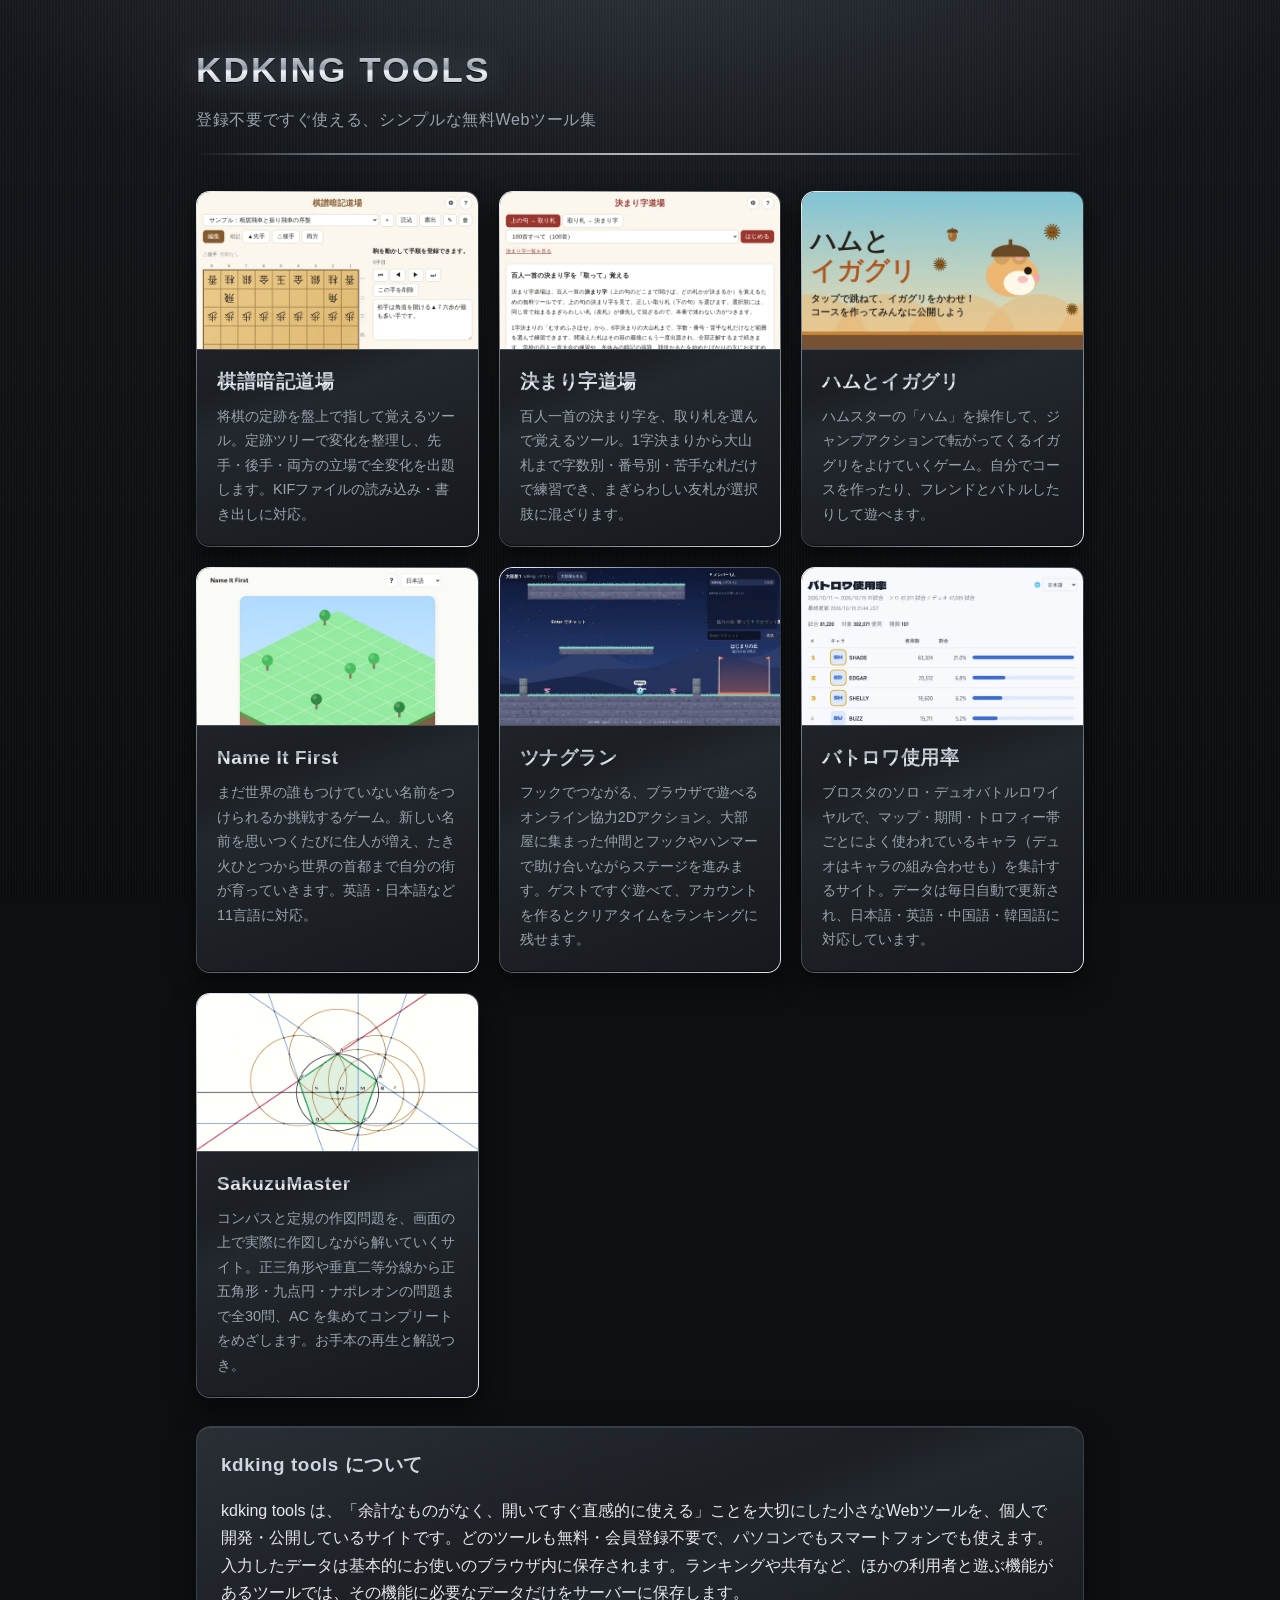
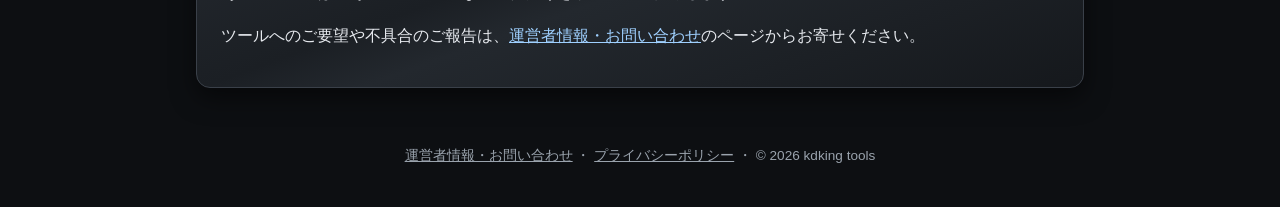
==== index.html @ cee0a2b8 "SakuzuMaster の紹介文を30問に合わせて更新 Co-Authored-By: Claude Opus 5.5 (1M context) <noreply@anthropic.com> Cl" ====
<!doctype html>
<html lang="ja">
<head>
<meta charset="utf-8">
<meta name="viewport" content="width=device-width, initial-scale=1">
<title>kdking tools｜シンプルで使いやすい無料Webツール</title>
<meta name="description" content="kdking tools は、登録不要ですぐ使えるシンプルな無料Webツールを公開している個人サイトです。将棋の定跡暗記ツール「棋譜暗記道場」や百人一首の決まり字暗記ツール「決まり字道場」、名前づけゲーム「Name It First」、オンライン協力アクション「ツナグラン」、ブロスタの統計サイト「バトロワ使用率」、コンパスと定規の作図問題サイト「SakuzuMaster」などを提供しています。">
<link rel="canonical" href="https://kdking-tools.com/">
<meta property="og:type" content="website">
<meta property="og:title" content="kdking tools">
<meta property="og:description" content="登録不要ですぐ使える、シンプルな無料Webツール集。">
<meta property="og:url" content="https://kdking-tools.com/">
<link rel="stylesheet" href="style.css">
<script async src="https://pagead2.googlesyndication.com/pagead/js/adsbygoogle.js?client=ca-pub-5667454303064752"
     crossorigin="anonymous"></script>
</head>
<body>
<header>
  <a class="logo" href="./">kdking tools</a>
  <p>登録不要ですぐ使える、シンプルな無料Webツール集</p>
</header>
<main>
  <ul class="tools">
    <li><a href="https://kifu.kdking-tools.com/">
      <img src="img/kifu.webp" alt="" width="640" height="360" loading="lazy">
      <h2>棋譜暗記道場</h2>
      <p>将棋の定跡を盤上で指して覚えるツール。定跡ツリーで変化を整理し、先手・後手・両方の立場で全変化を出題します。KIFファイルの読み込み・書き出しに対応。</p>
    </a></li>
    <li><a href="https://karuta.kdking-tools.com/">
      <img src="img/karuta.webp" alt="" width="640" height="360" loading="lazy">
      <h2>決まり字道場</h2>
      <p>百人一首の決まり字を、取り札を選んで覚えるツール。1字決まりから大山札まで字数別・番号別・苦手な札だけで練習でき、まぎらわしい友札が選択肢に混ざります。</p>
    </a></li>
    <li><a href="https://hamu.kdking-tools.com/">
      <img src="img/hamu.webp" alt="" width="640" height="360" loading="lazy">
      <h2>ハムとイガグリ</h2>
      <p>ハムスターの「ハム」を操作して、ジャンプアクションで転がってくるイガグリをよけていくゲーム。自分でコースを作ったり、フレンドとバトルしたりして遊べます。</p>
    </a></li>
    <li><a href="https://nameit.kdking-tools.com/">
      <img src="img/nameit.webp" alt="" width="640" height="360" loading="lazy">
      <h2>Name It First</h2>
      <p>まだ世界の誰もつけていない名前をつけられるか挑戦するゲーム。新しい名前を思いつくたびに住人が増え、たき火ひとつから世界の首都まで自分の街が育っていきます。英語・日本語など11言語に対応。</p>
    </a></li>
    <li><a href="https://chainrace.kdking-tools.com/">
      <img src="img/chainrace.webp" alt="" width="640" height="360" loading="lazy">
      <h2>ツナグラン</h2>
      <p>フックでつながる、ブラウザで遊べるオンライン協力2Dアクション。大部屋に集まった仲間とフックやハンマーで助け合いながらステージを進みます。ゲストですぐ遊べて、アカウントを作るとクリアタイムをランキングに残せます。</p>
    </a></li>
    <li><a href="https://brawl.kdking-tools.com/">
      <img src="img/brawl.webp" alt="" width="640" height="360" loading="lazy">
      <h2>バトロワ使用率</h2>
      <p>ブロスタのソロ・デュオバトルロワイヤルで、マップ・期間・トロフィー帯ごとによく使われているキャラ（デュオはキャラの組み合わせも）を集計するサイト。データは毎日自動で更新され、日本語・英語・中国語・韓国語に対応しています。</p>
    </a></li>
    <li><a href="https://sakuzu.kdking-tools.com/">
      <img src="img/sakuzu.webp" alt="" width="640" height="360" loading="lazy">
      <h2>SakuzuMaster</h2>
      <p>コンパスと定規の作図問題を、画面の上で実際に作図しながら解いていくサイト。正三角形や垂直二等分線から正五角形・九点円・ナポレオンの問題まで全30問、AC を集めてコンプリートをめざします。お手本の再生と解説つき。</p>
    </a></li>
  </ul>
  <section class="panel">
    <h2>kdking tools について</h2>
    <p>kdking tools は、「余計なものがなく、開いてすぐ直感的に使える」ことを大切にした小さなWebツールを、個人で開発・公開しているサイトです。どのツールも無料・会員登録不要で、パソコンでもスマートフォンでも使えます。入力したデータは基本的にお使いのブラウザ内に保存されます。ランキングや共有など、ほかの利用者と遊ぶ機能があるツールでは、その機能に必要なデータだけをサーバーに保存します。</p>
    <p>ツールへのご要望や不具合のご報告は、<a href="about.html">運営者情報・お問い合わせ</a>のページからお寄せください。</p>
  </section>
</main>
<footer>
  <a href="about.html">運営者情報・お問い合わせ</a> ・ <a href="privacy.html">プライバシーポリシー</a> ・ © 2026 kdking tools
</footer>
</body>
</html>
---- style.css ----
:root {
  --bg:#0d0f12; --panel:#1a1d22; --text:#e6e9ee; --muted:#9aa3ad; --accent:#cfd6df; --link:#9fd0ff; --border:#3a4049;
  --chrome:linear-gradient(180deg,#ffffff 0%,#d9dee5 22%,#8d96a1 48%,#f2f4f7 52%,#b6bec8 78%,#6f7883 100%);
  --steel:linear-gradient(160deg,#2a2f36 0%,#1b1f24 45%,#23282e 55%,#15181c 100%);
  --edge:linear-gradient(135deg,#f5f7fa 0%,#6c7580 25%,#2c3138 50%,#8e97a2 75%,#e9edf2 100%);
}
* { box-sizing:border-box; }
html { background:var(--bg); }
body {
  margin:0; min-height:100vh; font-family:"Hiragino Sans","Noto Sans JP",sans-serif; color:var(--text); line-height:1.7;
  background:
    radial-gradient(ellipse 80% 50% at 50% -10%, rgba(180,200,225,.18), transparent 70%),
    repeating-linear-gradient(90deg, rgba(255,255,255,.018) 0 1px, transparent 1px 3px),
    linear-gradient(180deg,#14171b 0%,#0b0d10 100%);
  background-attachment:fixed;
}
a { color:var(--link); }
header, main { max-width:920px; margin:0 auto; padding-left:16px; padding-right:16px; }
header { padding-top:40px; padding-bottom:8px; }
header .logo {
  display:inline-block; font-size:2.2rem; font-weight:900; letter-spacing:.06em; text-decoration:none; text-transform:uppercase;
  background:var(--chrome); -webkit-background-clip:text; background-clip:text; color:transparent;
  filter:drop-shadow(0 1px 0 rgba(0,0,0,.9)) drop-shadow(0 0 14px rgba(170,195,225,.25));
}
header p { margin:6px 0 0; color:var(--muted); letter-spacing:.04em; }
header::after {
  content:""; display:block; height:2px; margin-top:20px; border-radius:2px;
  background:linear-gradient(90deg,transparent,#8e97a2 15%,#f5f7fa 50%,#8e97a2 85%,transparent);
  opacity:.7;
}

.tools { display:grid; grid-template-columns:repeat(auto-fill,minmax(260px,1fr)); gap:20px; margin:28px 0; padding:0; list-style:none; }
.tools li { border-radius:14px; padding:1px; background:var(--edge); box-shadow:0 10px 24px rgba(0,0,0,.55); transition:transform .25s, box-shadow .25s; }
.tools li:hover { transform:translateY(-3px); box-shadow:0 16px 32px rgba(0,0,0,.6), 0 0 0 1px rgba(200,220,240,.25), 0 0 24px rgba(160,190,225,.18); }
.tools a {
  position:relative; display:block; height:100%; padding:0 0 20px; overflow:hidden; border-radius:13px;
  background:var(--steel); text-decoration:none; color:var(--text);
  box-shadow:inset 0 1px 0 rgba(255,255,255,.12), inset 0 -1px 0 rgba(0,0,0,.6);
}
.tools a::after {
  content:""; position:absolute; inset:0; pointer-events:none;
  background:linear-gradient(115deg,transparent 35%,rgba(255,255,255,.14) 48%,rgba(255,255,255,.02) 55%,transparent 65%);
  transform:translateX(-100%); transition:transform .7s ease;
}
.tools a:hover::after { transform:translateX(100%); }
.tools img { display:block; width:100%; height:auto; aspect-ratio:16/9; object-fit:cover; border-bottom:1px solid #4a515b; background:#000; filter:saturate(.9) contrast(1.03); }
.tools h2 {
  margin:16px 20px 6px; font-size:1.18rem; letter-spacing:.03em;
  background:var(--chrome); -webkit-background-clip:text; background-clip:text; color:transparent;
}
.tools p { margin:0 20px; font-size:.9rem; color:var(--muted); }

.panel {
  position:relative; border-radius:14px; padding:22px 24px; margin:24px 0;
  background:var(--steel); border:1px solid var(--border);
  box-shadow:inset 0 1px 0 rgba(255,255,255,.1), 0 10px 24px rgba(0,0,0,.5);
}
.panel h2 { font-size:1.18rem; margin-top:0; color:var(--accent); letter-spacing:.03em; }
.panel h2 ~ h2 { margin-top:24px; }
.panel h3 { font-size:1rem; margin:18px 0 4px; color:var(--accent); }
footer { text-align:center; padding:32px 16px 40px; font-size:.85rem; color:var(--muted); }
footer a { color:var(--muted); }
footer a:hover { color:var(--text); }

@media (prefers-reduced-motion:reduce) {
  .tools li, .tools a::after { transition:none; }
}
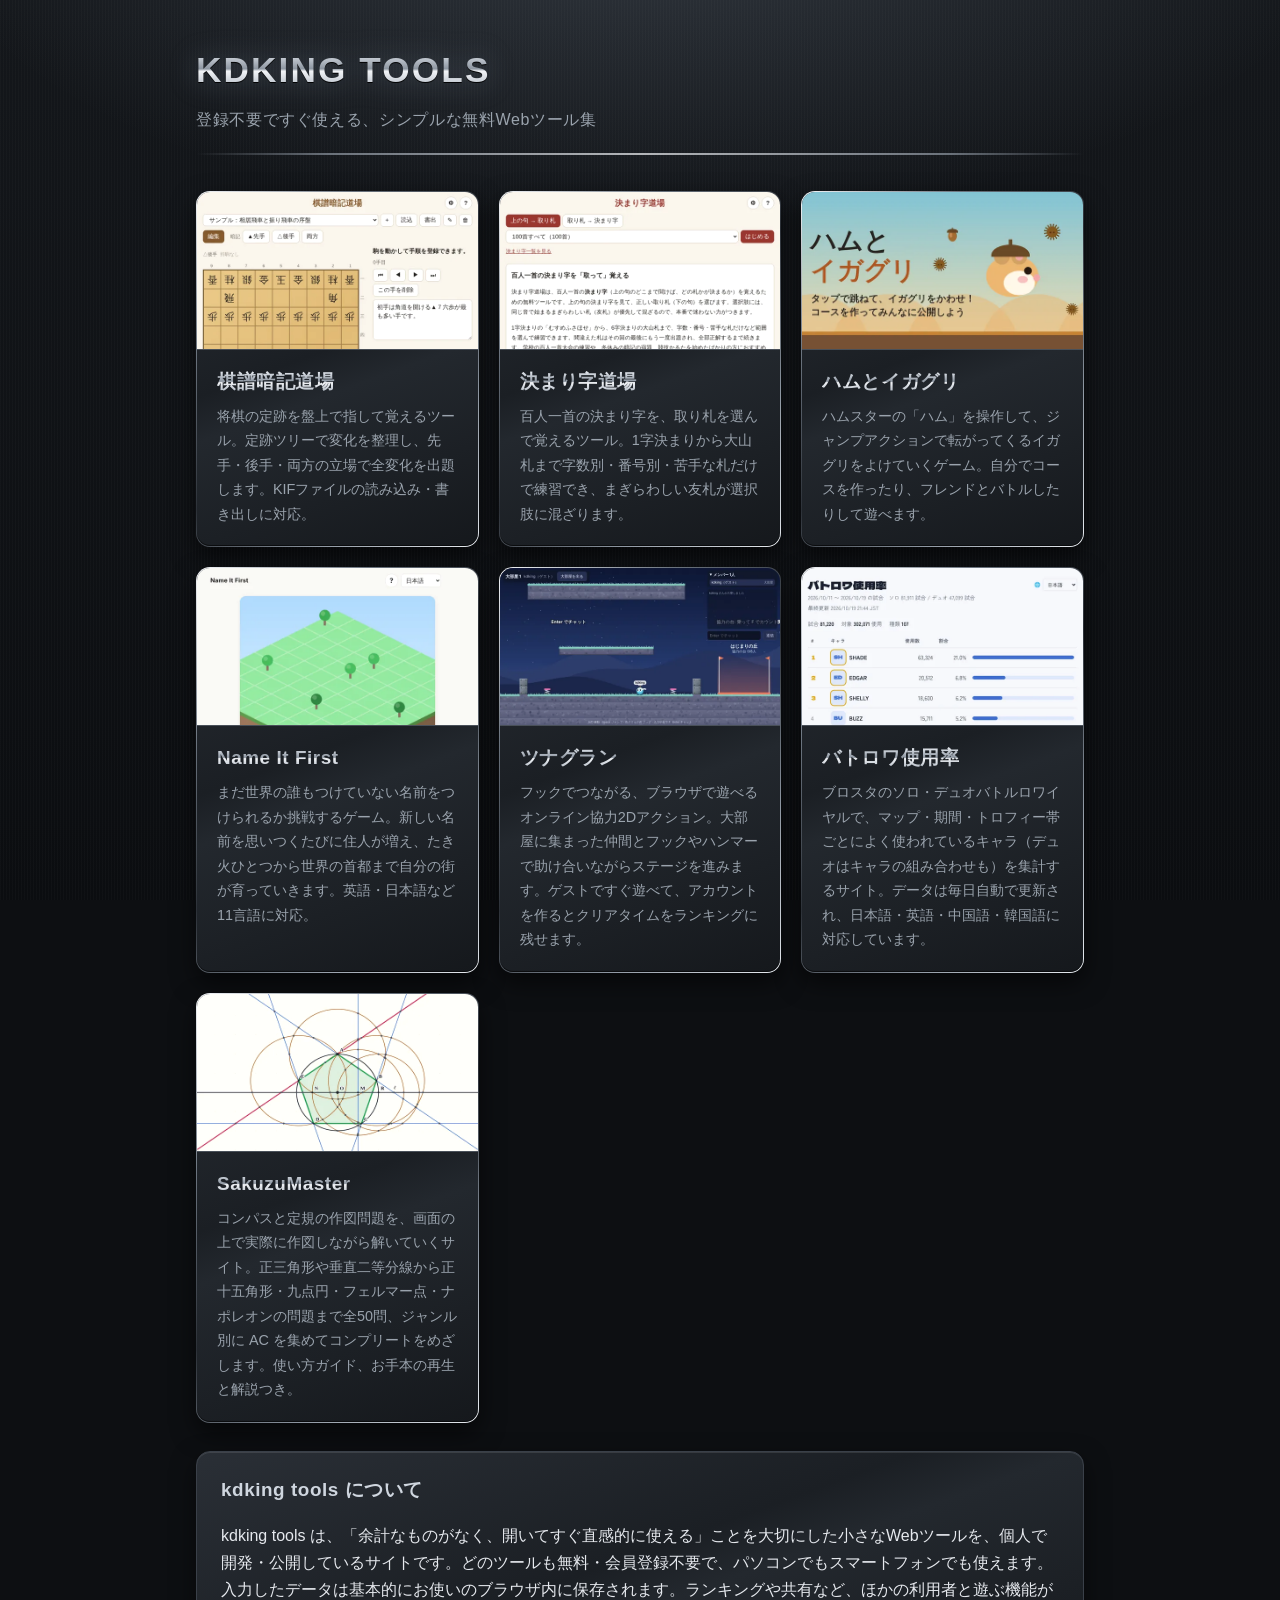
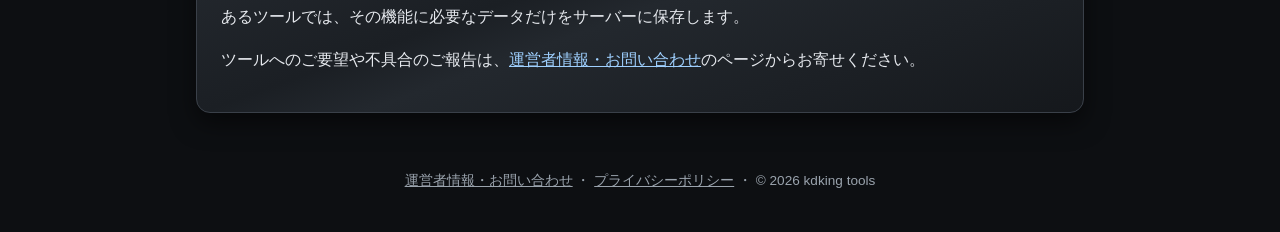
==== commit c6c65e46: "SakuzuMaster の紹介文を50問に更新 Co-Authored-By: Claude Opus 5.5 (1M context) <noreply@anthropic.com> Claude" ====
--- a/index.html
+++ b/index.html
@@ -54,7 +54,7 @@
     <li><a href="https://sakuzu.kdking-tools.com/">
       <img src="img/sakuzu.webp" alt="" width="640" height="360" loading="lazy">
       <h2>SakuzuMaster</h2>
-      <p>コンパスと定規の作図問題を、画面の上で実際に作図しながら解いていくサイト。正三角形や垂直二等分線から正五角形・九点円・ナポレオンの問題まで全30問、AC を集めてコンプリートをめざします。お手本の再生と解説つき。</p>
+      <p>コンパスと定規の作図問題を、画面の上で実際に作図しながら解いていくサイト。正三角形や垂直二等分線から正十五角形・九点円・フェルマー点・ナポレオンの問題まで全50問、ジャンル別に AC を集めてコンプリートをめざします。使い方ガイド、お手本の再生と解説つき。</p>
     </a></li>
   </ul>
   <section class="panel">
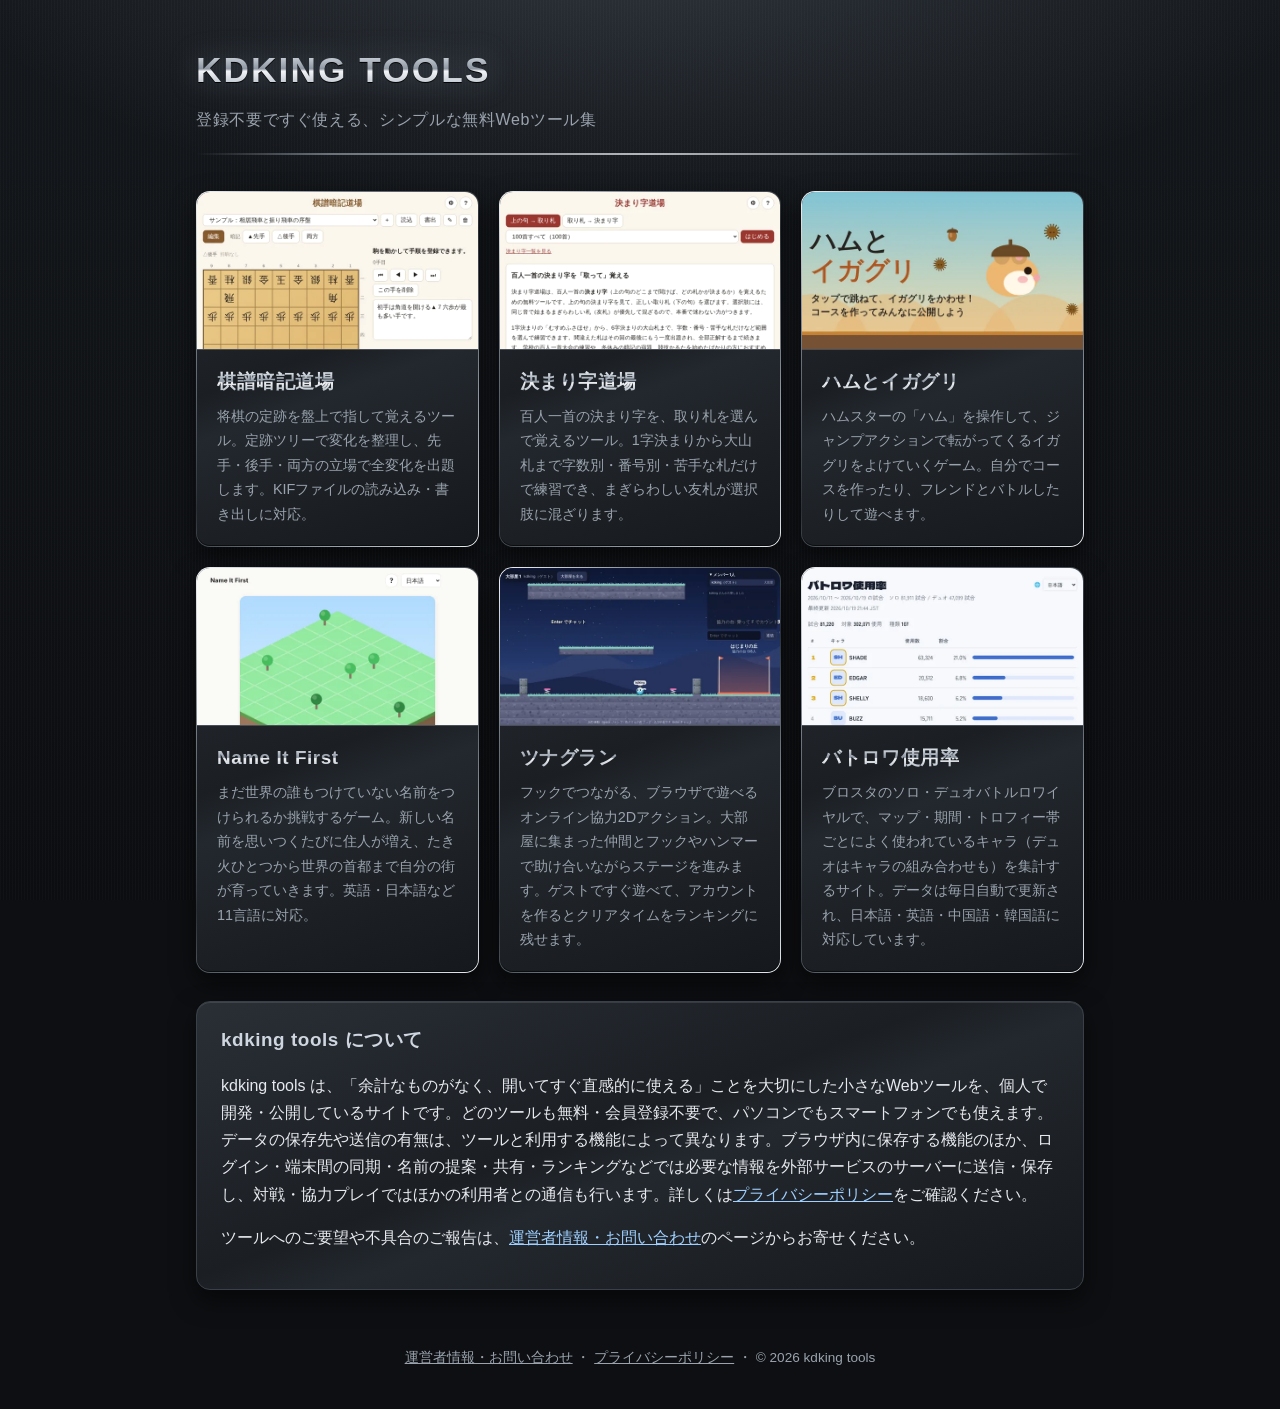
==== commit 10347f4d: "データの保存・送信に関する説明を各ツールの実装に合わせる" ====
--- a/index.html
+++ b/index.html
@@ -4,7 +4,7 @@
 <meta charset="utf-8">
 <meta name="viewport" content="width=device-width, initial-scale=1">
 <title>kdking tools｜シンプルで使いやすい無料Webツール</title>
-<meta name="description" content="kdking tools は、登録不要ですぐ使えるシンプルな無料Webツールを公開している個人サイトです。将棋の定跡暗記ツール「棋譜暗記道場」や百人一首の決まり字暗記ツール「決まり字道場」、名前づけゲーム「Name It First」、オンライン協力アクション「ツナグラン」、ブロスタの統計サイト「バトロワ使用率」、コンパスと定規の作図問題サイト「SakuzuMaster」などを提供しています。">
+<meta name="description" content="kdking tools は、登録不要ですぐ使えるシンプルな無料Webツールを公開している個人サイトです。将棋の定跡暗記ツール「棋譜暗記道場」や百人一首の決まり字暗記ツール「決まり字道場」、名前づけゲーム「Name It First」、オンライン協力アクション「ツナグラン」、ブロスタの統計サイト「バトロワ使用率」などを提供しています。">
 <link rel="canonical" href="https://kdking-tools.com/">
 <meta property="og:type" content="website">
 <meta property="og:title" content="kdking tools">
@@ -51,15 +51,10 @@
       <h2>バトロワ使用率</h2>
       <p>ブロスタのソロ・デュオバトルロワイヤルで、マップ・期間・トロフィー帯ごとによく使われているキャラ（デュオはキャラの組み合わせも）を集計するサイト。データは毎日自動で更新され、日本語・英語・中国語・韓国語に対応しています。</p>
     </a></li>
-    <li><a href="https://sakuzu.kdking-tools.com/">
-      <img src="img/sakuzu.webp" alt="" width="640" height="360" loading="lazy">
-      <h2>SakuzuMaster</h2>
-      <p>コンパスと定規の作図問題を、画面の上で実際に作図しながら解いていくサイト。正三角形や垂直二等分線から正十五角形・九点円・フェルマー点・ナポレオンの問題まで全50問、ジャンル別に AC を集めてコンプリートをめざします。使い方ガイド、お手本の再生と解説つき。</p>
-    </a></li>
   </ul>
   <section class="panel">
     <h2>kdking tools について</h2>
-    <p>kdking tools は、「余計なものがなく、開いてすぐ直感的に使える」ことを大切にした小さなWebツールを、個人で開発・公開しているサイトです。どのツールも無料・会員登録不要で、パソコンでもスマートフォンでも使えます。入力したデータは基本的にお使いのブラウザ内に保存されます。ランキングや共有など、ほかの利用者と遊ぶ機能があるツールでは、その機能に必要なデータだけをサーバーに保存します。</p>
+    <p>kdking tools は、「余計なものがなく、開いてすぐ直感的に使える」ことを大切にした小さなWebツールを、個人で開発・公開しているサイトです。どのツールも無料・会員登録不要で、パソコンでもスマートフォンでも使えます。データの保存先や送信の有無は、ツールと利用する機能によって異なります。ブラウザ内に保存する機能のほか、ログイン・端末間の同期・名前の提案・共有・ランキングなどでは必要な情報を外部サービスのサーバーに送信・保存し、対戦・協力プレイではほかの利用者との通信も行います。詳しくは<a href="privacy.html">プライバシーポリシー</a>をご確認ください。</p>
     <p>ツールへのご要望や不具合のご報告は、<a href="about.html">運営者情報・お問い合わせ</a>のページからお寄せください。</p>
   </section>
 </main>
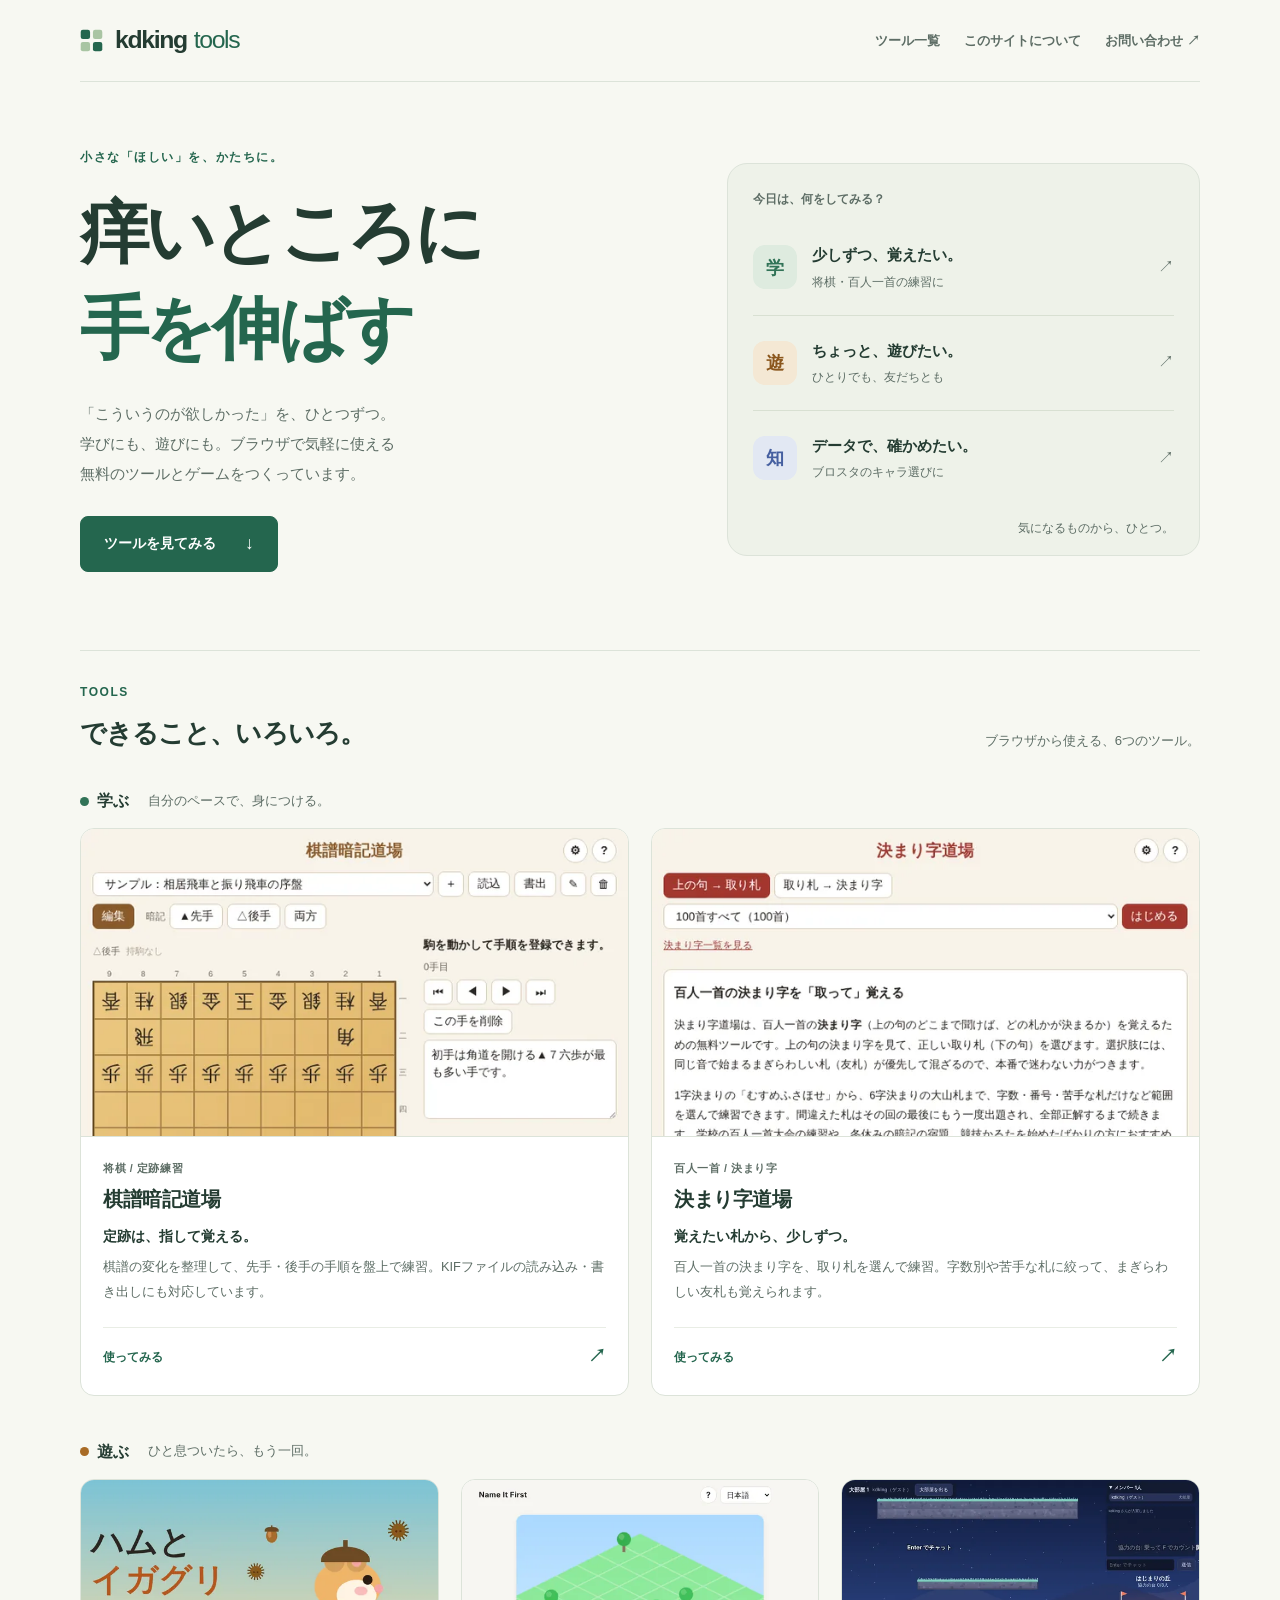
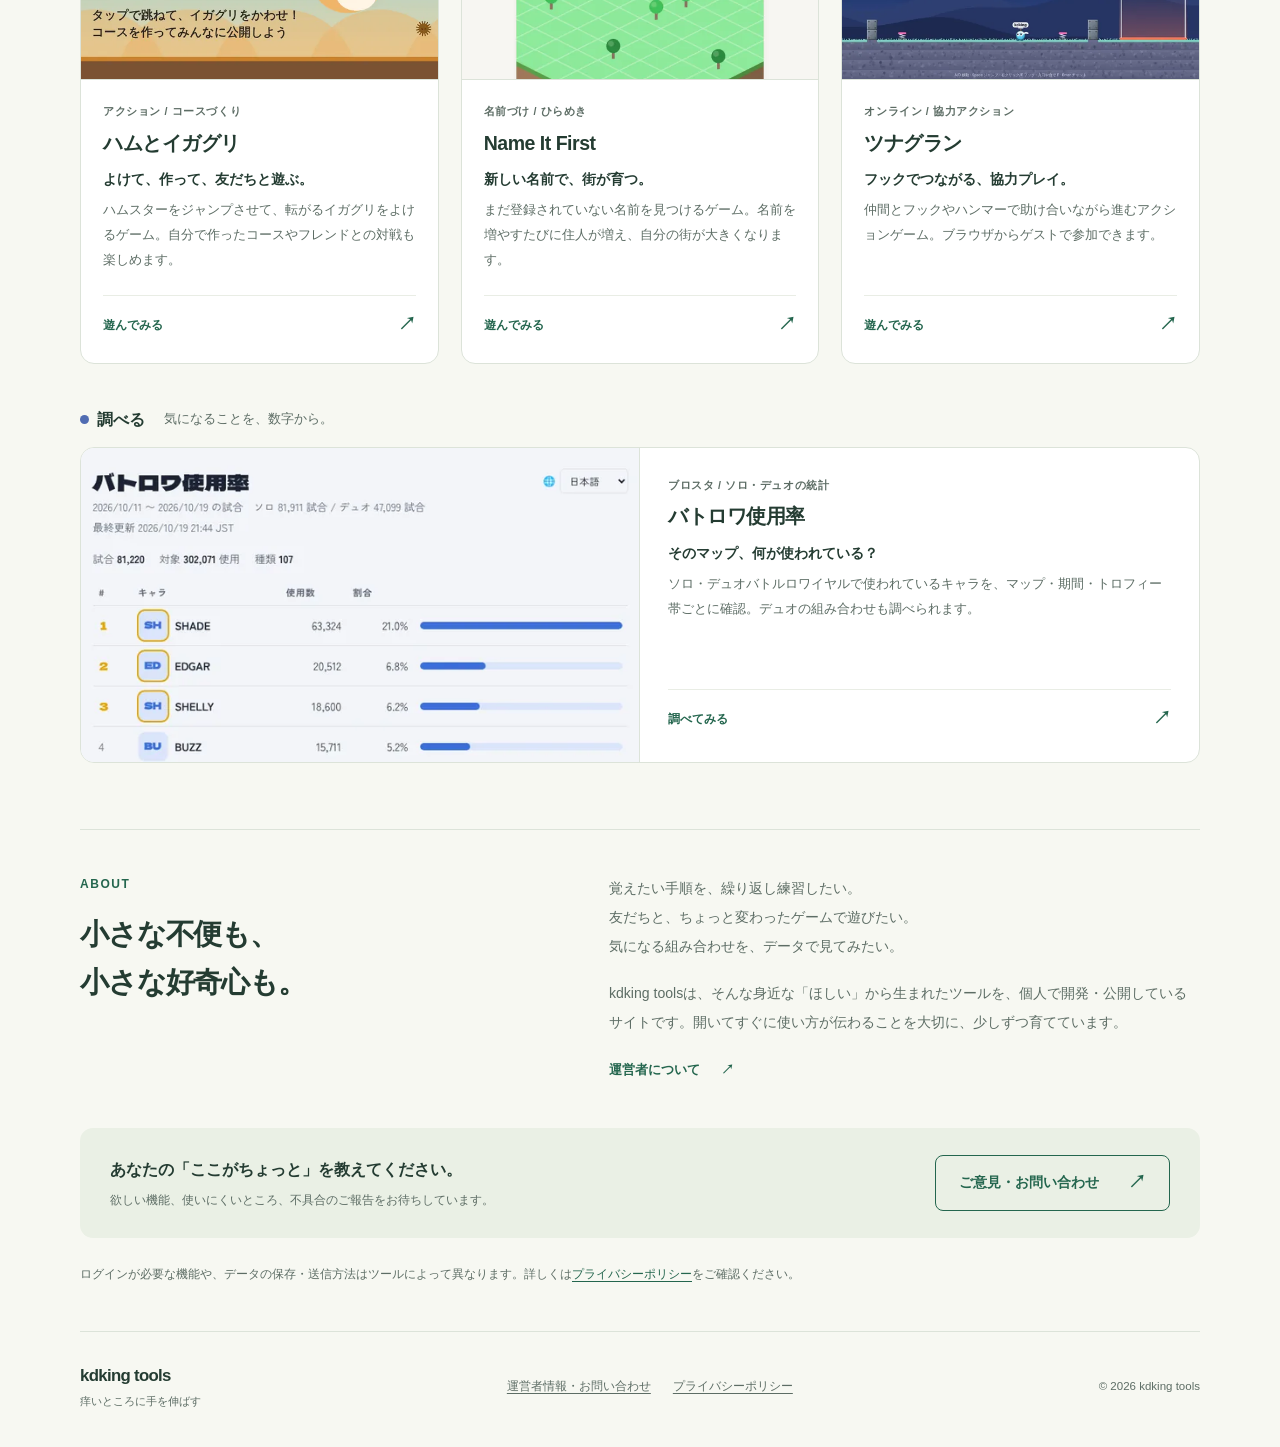
==== commit 32c50aa8: "Refresh kdking tools around 「痒いところに手を伸ばす」" ====
--- a/index.html
+++ b/index.html
@@ -3,63 +3,116 @@
 <head>
 <meta charset="utf-8">
 <meta name="viewport" content="width=device-width, initial-scale=1">
-<title>kdking tools｜シンプルで使いやすい無料Webツール</title>
-<meta name="description" content="kdking tools は、登録不要ですぐ使えるシンプルな無料Webツールを公開している個人サイトです。将棋の定跡暗記ツール「棋譜暗記道場」や百人一首の決まり字暗記ツール「決まり字道場」、名前づけゲーム「Name It First」、オンライン協力アクション「ツナグラン」、ブロスタの統計サイト「バトロワ使用率」などを提供しています。">
+<meta name="theme-color" content="#f7f8f2">
+<title>痒いところに手を伸ばす｜kdking tools</title>
+<meta name="description" content="痒いところに手を伸ばす。kdking toolsは、学び・遊び・調べものの小さな「こういうのが欲しかった」を形にする、無料Webツールとブラウザゲームのサイトです。将棋、百人一首、ゲーム、ブロスタの統計など、気になるものから使ってみてください。">
 <link rel="canonical" href="https://kdking-tools.com/">
+<link rel="icon" href="img/favicon.svg" type="image/svg+xml">
 <meta property="og:type" content="website">
-<meta property="og:title" content="kdking tools">
-<meta property="og:description" content="登録不要ですぐ使える、シンプルな無料Webツール集。">
+<meta property="og:site_name" content="kdking tools">
+<meta property="og:locale" content="ja_JP">
+<meta property="og:title" content="痒いところに手を伸ばす｜kdking tools">
+<meta property="og:description" content="「こういうのが欲しかった」を、ひとつずつ。学びにも、遊びにも。ブラウザで気軽に使える無料のツールとゲームをつくっています。">
 <meta property="og:url" content="https://kdking-tools.com/">
-<link rel="stylesheet" href="style.css">
+<link rel="stylesheet" href="style.css?v=2">
 <script async src="https://pagead2.googlesyndication.com/pagead/js/adsbygoogle.js?client=ca-pub-5667454303064752"
      crossorigin="anonymous"></script>
 </head>
 <body>
-<header>
-  <a class="logo" href="./">kdking tools</a>
-  <p>登録不要ですぐ使える、シンプルな無料Webツール集</p>
+<a class="skip-link" href="#main">本文へ移動</a>
+<header class="site-header">
+  <a class="logo" href="./" aria-label="kdking tools ホーム"><span class="brand-mark" aria-hidden="true"></span>kdking <span class="logo-tools">tools</span></a>
+  <nav aria-label="メインナビゲーション">
+    <a href="#tools">ツール一覧</a>
+    <a href="#about">このサイトについて</a>
+    <a href="about.html">お問い合わせ<span aria-hidden="true"> ↗</span></a>
+  </nav>
 </header>
-<main>
-  <ul class="tools">
-    <li><a href="https://kifu.kdking-tools.com/">
-      <img src="img/kifu.webp" alt="" width="640" height="360" loading="lazy">
-      <h2>棋譜暗記道場</h2>
-      <p>将棋の定跡を盤上で指して覚えるツール。定跡ツリーで変化を整理し、先手・後手・両方の立場で全変化を出題します。KIFファイルの読み込み・書き出しに対応。</p>
-    </a></li>
-    <li><a href="https://karuta.kdking-tools.com/">
-      <img src="img/karuta.webp" alt="" width="640" height="360" loading="lazy">
-      <h2>決まり字道場</h2>
-      <p>百人一首の決まり字を、取り札を選んで覚えるツール。1字決まりから大山札まで字数別・番号別・苦手な札だけで練習でき、まぎらわしい友札が選択肢に混ざります。</p>
-    </a></li>
-    <li><a href="https://hamu.kdking-tools.com/">
-      <img src="img/hamu.webp" alt="" width="640" height="360" loading="lazy">
-      <h2>ハムとイガグリ</h2>
-      <p>ハムスターの「ハム」を操作して、ジャンプアクションで転がってくるイガグリをよけていくゲーム。自分でコースを作ったり、フレンドとバトルしたりして遊べます。</p>
-    </a></li>
-    <li><a href="https://nameit.kdking-tools.com/">
-      <img src="img/nameit.webp" alt="" width="640" height="360" loading="lazy">
-      <h2>Name It First</h2>
-      <p>まだ世界の誰もつけていない名前をつけられるか挑戦するゲーム。新しい名前を思いつくたびに住人が増え、たき火ひとつから世界の首都まで自分の街が育っていきます。英語・日本語など11言語に対応。</p>
-    </a></li>
-    <li><a href="https://chainrace.kdking-tools.com/">
-      <img src="img/chainrace.webp" alt="" width="640" height="360" loading="lazy">
-      <h2>ツナグラン</h2>
-      <p>フックでつながる、ブラウザで遊べるオンライン協力2Dアクション。大部屋に集まった仲間とフックやハンマーで助け合いながらステージを進みます。ゲストですぐ遊べて、アカウントを作るとクリアタイムをランキングに残せます。</p>
-    </a></li>
-    <li><a href="https://brawl.kdking-tools.com/">
-      <img src="img/brawl.webp" alt="" width="640" height="360" loading="lazy">
-      <h2>バトロワ使用率</h2>
-      <p>ブロスタのソロ・デュオバトルロワイヤルで、マップ・期間・トロフィー帯ごとによく使われているキャラ（デュオはキャラの組み合わせも）を集計するサイト。データは毎日自動で更新され、日本語・英語・中国語・韓国語に対応しています。</p>
-    </a></li>
-  </ul>
-  <section class="panel">
-    <h2>kdking tools について</h2>
-    <p>kdking tools は、「余計なものがなく、開いてすぐ直感的に使える」ことを大切にした小さなWebツールを、個人で開発・公開しているサイトです。どのツールも無料・会員登録不要で、パソコンでもスマートフォンでも使えます。データの保存先や送信の有無は、ツールと利用する機能によって異なります。ブラウザ内に保存する機能のほか、ログイン・端末間の同期・名前の提案・共有・ランキングなどでは必要な情報を外部サービスのサーバーに送信・保存し、対戦・協力プレイではほかの利用者との通信も行います。詳しくは<a href="privacy.html">プライバシーポリシー</a>をご確認ください。</p>
-    <p>ツールへのご要望や不具合のご報告は、<a href="about.html">運営者情報・お問い合わせ</a>のページからお寄せください。</p>
+<main id="main">
+  <section class="hero" aria-labelledby="hero-title">
+    <div class="hero-copy">
+      <p class="eyebrow">小さな「ほしい」を、かたちに。</p>
+      <h1 id="hero-title"><span>痒いところに</span><span class="hero-emphasis">手を伸ばす</span></h1>
+      <p class="hero-description">「こういうのが欲しかった」を、ひとつずつ。<br>学びにも、遊びにも。ブラウザで気軽に使える<br class="desktop-break">無料のツールとゲームをつくっています。</p>
+      <a class="button" href="#tools">ツールを見てみる <span aria-hidden="true">↓</span></a>
+    </div>
+    <nav class="purpose-nav" aria-label="目的からツールを探す">
+      <p class="purpose-title">今日は、何をしてみる？</p>
+      <a href="#learn"><span class="purpose-symbol learn-symbol" aria-hidden="true">学</span><span><strong>少しずつ、覚えたい。</strong><small>将棋・百人一首の練習に</small></span><span class="purpose-arrow" aria-hidden="true">↗</span></a>
+      <a href="#play"><span class="purpose-symbol play-symbol" aria-hidden="true">遊</span><span><strong>ちょっと、遊びたい。</strong><small>ひとりでも、友だちとも</small></span><span class="purpose-arrow" aria-hidden="true">↗</span></a>
+      <a href="#explore"><span class="purpose-symbol explore-symbol" aria-hidden="true">知</span><span><strong>データで、確かめたい。</strong><small>ブロスタのキャラ選びに</small></span><span class="purpose-arrow" aria-hidden="true">↗</span></a>
+      <p class="purpose-note">気になるものから、ひとつ。</p>
+    </nav>
   </section>
+
+  <section class="tool-catalog" id="tools" aria-labelledby="tools-title">
+    <div class="section-heading">
+      <div><p class="eyebrow">TOOLS</p><h2 id="tools-title">できること、いろいろ。</h2></div>
+      <p>ブラウザから使える、6つのツール。</p>
+    </div>
+
+    <section class="tool-group" id="learn" aria-labelledby="learn-title">
+      <div class="group-heading"><h3 id="learn-title"><span class="category-dot learn-dot" aria-hidden="true"></span>学ぶ</h3><p>自分のペースで、身につける。</p></div>
+      <ul class="tools tools-learn">
+        <li><a class="tool-card" href="https://kifu.kdking-tools.com/">
+          <img src="img/kifu.webp" alt="" width="640" height="360" loading="lazy" decoding="async">
+          <div class="tool-body"><p class="tool-kind">将棋 / 定跡練習</p><h4>棋譜暗記道場</h4><p class="tool-catch">定跡は、指して覚える。</p><p class="tool-description">棋譜の変化を整理して、先手・後手の手順を盤上で練習。KIFファイルの読み込み・書き出しにも対応しています。</p><span class="tool-link">使ってみる <span aria-hidden="true">↗</span></span></div>
+        </a></li>
+        <li><a class="tool-card" href="https://karuta.kdking-tools.com/">
+          <img src="img/karuta.webp" alt="" width="640" height="360" loading="lazy" decoding="async">
+          <div class="tool-body"><p class="tool-kind">百人一首 / 決まり字</p><h4>決まり字道場</h4><p class="tool-catch">覚えたい札から、少しずつ。</p><p class="tool-description">百人一首の決まり字を、取り札を選んで練習。字数別や苦手な札に絞って、まぎらわしい友札も覚えられます。</p><span class="tool-link">使ってみる <span aria-hidden="true">↗</span></span></div>
+        </a></li>
+      </ul>
+    </section>
+
+    <section class="tool-group" id="play" aria-labelledby="play-title">
+      <div class="group-heading"><h3 id="play-title"><span class="category-dot play-dot" aria-hidden="true"></span>遊ぶ</h3><p>ひと息ついたら、もう一回。</p></div>
+      <ul class="tools tools-play">
+        <li><a class="tool-card" href="https://hamu.kdking-tools.com/">
+          <img src="img/hamu.webp" alt="" width="640" height="360" loading="lazy" decoding="async">
+          <div class="tool-body"><p class="tool-kind">アクション / コースづくり</p><h4>ハムとイガグリ</h4><p class="tool-catch">よけて、作って、友だちと遊ぶ。</p><p class="tool-description">ハムスターをジャンプさせて、転がるイガグリをよけるゲーム。自分で作ったコースやフレンドとの対戦も楽しめます。</p><span class="tool-link">遊んでみる <span aria-hidden="true">↗</span></span></div>
+        </a></li>
+        <li><a class="tool-card" href="https://nameit.kdking-tools.com/">
+          <img src="img/nameit.webp" alt="" width="640" height="360" loading="lazy" decoding="async">
+          <div class="tool-body"><p class="tool-kind">名前づけ / ひらめき</p><h4 lang="en">Name It First</h4><p class="tool-catch">新しい名前で、街が育つ。</p><p class="tool-description">まだ登録されていない名前を見つけるゲーム。名前を増やすたびに住人が増え、自分の街が大きくなります。</p><span class="tool-link">遊んでみる <span aria-hidden="true">↗</span></span></div>
+        </a></li>
+        <li><a class="tool-card" href="https://chainrace.kdking-tools.com/">
+          <img src="img/chainrace.webp" alt="" width="640" height="360" loading="lazy" decoding="async">
+          <div class="tool-body"><p class="tool-kind">オンライン / 協力アクション</p><h4>ツナグラン</h4><p class="tool-catch">フックでつながる、協力プレイ。</p><p class="tool-description">仲間とフックやハンマーで助け合いながら進むアクションゲーム。ブラウザからゲストで参加できます。</p><span class="tool-link">遊んでみる <span aria-hidden="true">↗</span></span></div>
+        </a></li>
+      </ul>
+    </section>
+
+    <section class="tool-group" id="explore" aria-labelledby="explore-title">
+      <div class="group-heading"><h3 id="explore-title"><span class="category-dot explore-dot" aria-hidden="true"></span>調べる</h3><p>気になることを、数字から。</p></div>
+      <ul class="tools tools-explore">
+        <li><a class="tool-card tool-card-wide" href="https://brawl.kdking-tools.com/">
+          <img src="img/brawl.webp" alt="" width="640" height="360" loading="lazy" decoding="async">
+          <div class="tool-body"><p class="tool-kind">ブロスタ / ソロ・デュオの統計</p><h4>バトロワ使用率</h4><p class="tool-catch">そのマップ、何が使われている？</p><p class="tool-description">ソロ・デュオバトルロワイヤルで使われているキャラを、マップ・期間・トロフィー帯ごとに確認。デュオの組み合わせも調べられます。</p><span class="tool-link">調べてみる <span aria-hidden="true">↗</span></span></div>
+        </a></li>
+      </ul>
+    </section>
+  </section>
+
+  <section class="about-section" id="about" aria-labelledby="about-title">
+    <div class="about-intro"><p class="eyebrow">ABOUT</p><h2 id="about-title">小さな不便も、<br>小さな好奇心も。</h2></div>
+    <div class="about-copy">
+      <p>覚えたい手順を、繰り返し練習したい。<br>友だちと、ちょっと変わったゲームで遊びたい。<br>気になる組み合わせを、データで見てみたい。</p>
+      <p>kdking toolsは、そんな身近な「ほしい」から生まれたツールを、個人で開発・公開しているサイトです。開いてすぐに使い方が伝わることを大切に、少しずつ育てています。</p>
+      <a class="text-link" href="about.html">運営者について <span aria-hidden="true">↗</span></a>
+    </div>
+  </section>
+
+  <aside class="feedback" aria-labelledby="feedback-title">
+    <div><h2 id="feedback-title">あなたの「ここがちょっと」を教えてください。</h2><p>欲しい機能、使いにくいところ、不具合のご報告をお待ちしています。</p></div>
+    <a class="button button-outline" href="about.html#contact">ご意見・お問い合わせ <span aria-hidden="true">↗</span></a>
+  </aside>
+  <p class="data-note">ログインが必要な機能や、データの保存・送信方法はツールによって異なります。詳しくは<a href="privacy.html">プライバシーポリシー</a>をご確認ください。</p>
 </main>
-<footer>
-  <a href="about.html">運営者情報・お問い合わせ</a> ・ <a href="privacy.html">プライバシーポリシー</a> ・ © 2026 kdking tools
+<footer class="site-footer">
+  <div><a class="footer-brand" href="./">kdking tools</a><p>痒いところに手を伸ばす</p></div>
+  <nav aria-label="フッターナビゲーション"><a href="about.html">運営者情報・お問い合わせ</a><a href="privacy.html">プライバシーポリシー</a></nav>
+  <small>© 2026 kdking tools</small>
 </footer>
 </body>
 </html>
--- a/style.css
+++ b/style.css
@@ -1,67 +1,185 @@
 :root {
-  --bg:#0d0f12; --panel:#1a1d22; --text:#e6e9ee; --muted:#9aa3ad; --accent:#cfd6df; --link:#9fd0ff; --border:#3a4049;
-  --chrome:linear-gradient(180deg,#ffffff 0%,#d9dee5 22%,#8d96a1 48%,#f2f4f7 52%,#b6bec8 78%,#6f7883 100%);
-  --steel:linear-gradient(160deg,#2a2f36 0%,#1b1f24 45%,#23282e 55%,#15181c 100%);
-  --edge:linear-gradient(135deg,#f5f7fa 0%,#6c7580 25%,#2c3138 50%,#8e97a2 75%,#e9edf2 100%);
-}
-* { box-sizing:border-box; }
-html { background:var(--bg); }
-body {
-  margin:0; min-height:100vh; font-family:"Hiragino Sans","Noto Sans JP",sans-serif; color:var(--text); line-height:1.7;
-  background:
-    radial-gradient(ellipse 80% 50% at 50% -10%, rgba(180,200,225,.18), transparent 70%),
-    repeating-linear-gradient(90deg, rgba(255,255,255,.018) 0 1px, transparent 1px 3px),
-    linear-gradient(180deg,#14171b 0%,#0b0d10 100%);
-  background-attachment:fixed;
-}
-a { color:var(--link); }
-header, main { max-width:920px; margin:0 auto; padding-left:16px; padding-right:16px; }
-header { padding-top:40px; padding-bottom:8px; }
-header .logo {
-  display:inline-block; font-size:2.2rem; font-weight:900; letter-spacing:.06em; text-decoration:none; text-transform:uppercase;
-  background:var(--chrome); -webkit-background-clip:text; background-clip:text; color:transparent;
-  filter:drop-shadow(0 1px 0 rgba(0,0,0,.9)) drop-shadow(0 0 14px rgba(170,195,225,.25));
-}
-header p { margin:6px 0 0; color:var(--muted); letter-spacing:.04em; }
-header::after {
-  content:""; display:block; height:2px; margin-top:20px; border-radius:2px;
-  background:linear-gradient(90deg,transparent,#8e97a2 15%,#f5f7fa 50%,#8e97a2 85%,transparent);
-  opacity:.7;
+  color-scheme: light;
+  --bg: #f7f8f2;
+  --panel: #ffffff;
+  --text: #243c32;
+  --muted: #5d6d65;
+  --accent: #24664e;
+  --link: #24664e;
+  --border: #dce3d9;
+  --learn: #317357;
+  --play: #a86b25;
+  --explore: #506cb2;
 }
 
-.tools { display:grid; grid-template-columns:repeat(auto-fill,minmax(260px,1fr)); gap:20px; margin:28px 0; padding:0; list-style:none; }
-.tools li { border-radius:14px; padding:1px; background:var(--edge); box-shadow:0 10px 24px rgba(0,0,0,.55); transition:transform .25s, box-shadow .25s; }
-.tools li:hover { transform:translateY(-3px); box-shadow:0 16px 32px rgba(0,0,0,.6), 0 0 0 1px rgba(200,220,240,.25), 0 0 24px rgba(160,190,225,.18); }
-.tools a {
-  position:relative; display:block; height:100%; padding:0 0 20px; overflow:hidden; border-radius:13px;
-  background:var(--steel); text-decoration:none; color:var(--text);
-  box-shadow:inset 0 1px 0 rgba(255,255,255,.12), inset 0 -1px 0 rgba(0,0,0,.6);
+* { box-sizing: border-box; }
+html { background: var(--bg); scroll-behavior: smooth; scroll-padding-top: 28px; }
+body { margin: 0; color: var(--text); font-family: -apple-system, BlinkMacSystemFont, "Hiragino Kaku Gothic ProN", "Hiragino Sans", "Yu Gothic", Meiryo, sans-serif; line-height: 1.8; -webkit-text-size-adjust: 100%; }
+a { color: var(--link); text-underline-offset: .22em; }
+a:hover { text-decoration-thickness: 2px; }
+a:focus-visible { outline: 3px solid var(--accent); outline-offset: 5px; border-radius: 3px; }
+img { max-width: 100%; }
+header, main, .site-footer { width: min(1120px, calc(100% - 64px)); margin-inline: auto; }
+.skip-link { position: absolute; left: 16px; top: 12px; z-index: 10; padding: 10px 16px; background: var(--text); color: white; transform: translateY(-180%); }
+.skip-link:focus { transform: translateY(0); }
+
+.site-header { display: flex; justify-content: space-between; align-items: center; gap: 24px; padding-block: 25px; border-bottom: 1px solid var(--border); }
+.logo { display: inline-flex; align-items: center; gap: 7px; color: var(--text); font-size: 1.55rem; font-weight: 800; letter-spacing: -.055em; line-height: 1.25; text-decoration: none; white-space: nowrap; }
+.logo-tools { color: var(--accent); font-weight: 500; }
+.brand-mark { width: 23px; height: 23px; margin-right: 5px; flex: 0 0 23px; background: url("img/favicon.svg") center / contain no-repeat; }
+.site-header nav { display: flex; flex-wrap: wrap; gap: 24px; }
+.site-header nav a { color: var(--muted); font-size: .82rem; font-weight: 600; text-decoration: none; }
+.site-header nav a:hover { color: var(--accent); text-decoration: underline; }
+
+.hero { display: grid; grid-template-columns: 1.25fr 1fr; align-items: center; gap: 56px; padding-block: 65px 78px; }
+.eyebrow { margin: 0 0 15px; color: var(--accent); font-size: .75rem; font-weight: 700; letter-spacing: .13em; }
+.hero h1 { margin: 0; font-size: clamp(2.75rem, 5.4vw, 4.5rem); font-weight: 800; letter-spacing: -.055em; line-height: 1.4; }
+.hero h1 > span { display: block; white-space: nowrap; }
+.hero-emphasis { color: var(--accent); }
+.hero-description { margin: 23px 0 27px; color: var(--muted); font-size: .93rem; line-height: 2; }
+.button { display: inline-flex; justify-content: center; align-items: center; gap: 29px; min-height: 49px; padding: 11px 23px; border: 1px solid var(--accent); border-radius: 8px; background: var(--accent); color: #fff; font-size: .85rem; font-weight: 700; text-decoration: none; transition: background .18s, transform .18s; }
+.button:hover { background: #194f3c; transform: translateY(-2px); }
+.button > span { font-size: 1.1rem; }
+.purpose-nav { padding: 24px 25px 17px; border: 1px solid var(--border); border-radius: 20px; background: #eef2e9; }
+.purpose-title { margin: 0 0 10px; color: var(--muted); font-size: .78rem; font-weight: 600; }
+.purpose-nav > a { display: flex; align-items: center; gap: 15px; padding: 21px 0; border-bottom: 1px solid #d8e0d2; color: var(--text); text-decoration: none; }
+.purpose-nav > a:last-of-type { border-bottom: 0; }
+.purpose-nav > a:hover strong { color: var(--accent); text-decoration: underline; text-underline-offset: .3em; }
+.purpose-symbol { display: grid; place-items: center; flex: 0 0 44px; width: 44px; height: 44px; border-radius: 12px; font-size: 1.15rem; font-weight: 700; }
+.learn-symbol { background: #deebdf; color: var(--learn); }
+.play-symbol { background: #f4e8d4; color: #8b571d; }
+.explore-symbol { background: #e2e8f3; color: #4660a0; }
+.purpose-nav strong { display: block; font-size: .95rem; font-weight: 700; }
+.purpose-nav small { display: block; margin-top: 3px; color: var(--muted); font-size: .76rem; }
+.purpose-arrow { margin-left: auto; color: var(--muted); }
+.purpose-note { margin: 12px 0 0; color: var(--muted); font-size: .73rem; text-align: right; }
+
+.tool-catalog { padding-top: 31px; border-top: 1px solid var(--border); }
+.section-heading { display: flex; align-items: end; justify-content: space-between; flex-wrap: wrap; gap: 12px 24px; margin-bottom: 30px; }
+.section-heading .eyebrow { margin-bottom: 6px; }
+.section-heading h2 { margin: 0; font-size: 1.65rem; letter-spacing: -.035em; }
+.section-heading > p { margin: 0 0 5px; color: var(--muted); font-size: .82rem; }
+.tool-group { margin-bottom: 42px; }
+.group-heading { display: flex; align-items: center; gap: 19px; margin-bottom: 13px; }
+.group-heading h3 { display: flex; align-items: center; gap: 8px; margin: 0; font-size: .98rem; }
+.group-heading p { margin: 0; color: var(--muted); font-size: .79rem; }
+.category-dot { width: 9px; height: 9px; border-radius: 50%; }
+.learn-dot { background: var(--learn); }
+.play-dot { background: var(--play); }
+.explore-dot { background: var(--explore); }
+.tools { display: grid; gap: 22px; margin: 0; padding: 0; list-style: none; }
+.tools-learn { grid-template-columns: repeat(2, minmax(0, 1fr)); }
+.tools-play { grid-template-columns: repeat(3, minmax(0, 1fr)); }
+.tools li { min-width: 0; }
+.tool-card { display: flex; flex-direction: column; height: 100%; overflow: hidden; border: 1px solid var(--border); border-radius: 14px; background: var(--panel); color: var(--text); text-decoration: none; transition: border-color .2s, box-shadow .2s, transform .2s; }
+.tool-card:hover { border-color: #9aafa0; box-shadow: 0 8px 25px #243c320a; transform: translateY(-3px); }
+.tool-card:focus-visible { outline-offset: 4px; border-radius: 14px; }
+.tool-card img { display: block; width: 100%; height: auto; aspect-ratio: 16 / 9; object-fit: cover; background: #e9eee5; border-bottom: 1px solid var(--border); }
+.tool-body { display: flex; flex: 1; flex-direction: column; align-items: flex-start; padding: 22px; }
+.tool-kind { margin: 0 0 7px; color: var(--muted); font-size: .67rem; font-weight: 600; letter-spacing: .055em; }
+.tool-card h4 { margin: 0; font-size: 1.22rem; line-height: 1.5; letter-spacing: -.025em; }
+.tool-catch { margin: 9px 0 6px; font-size: .88rem; font-weight: 700; }
+.tool-description { margin: 0 0 22px; color: var(--muted); font-size: .8rem; line-height: 1.95; }
+.tool-link { display: flex; justify-content: space-between; align-items: center; width: 100%; margin-top: auto; padding-top: 13px; border-top: 1px solid #e9ede5; color: var(--accent); font-size: .77rem; font-weight: 700; }
+.tool-link > span { font-size: 1.1rem; }
+.tool-card-wide { display: grid; grid-template-columns: 1fr 1fr; align-items: stretch; }
+.tool-card-wide img { align-self: center; border-bottom: 0; border-right: 1px solid var(--border); }
+.tool-card-wide .tool-body { padding: 28px; }
+
+.about-section { display: grid; grid-template-columns: 1fr 1.25fr; gap: 56px; margin-top: 66px; padding-block: 44px; border-top: 1px solid var(--border); }
+.about-intro h2 { margin: 0; font-size: 1.8rem; line-height: 1.65; letter-spacing: -.04em; }
+.about-copy { color: var(--muted); font-size: .88rem; line-height: 2.05; }
+.about-copy p { margin: 0 0 18px; }
+.text-link { font-size: .82rem; font-weight: 700; text-decoration: none; }
+.text-link:hover { text-decoration: underline; }
+.text-link span { margin-left: 17px; }
+.feedback { display: flex; justify-content: space-between; align-items: center; gap: 24px; padding: 27px 30px; border-radius: 13px; background: #eaf0e5; }
+.feedback h2 { margin: 0 0 5px; font-size: 1.02rem; }
+.feedback p { margin: 0; color: var(--muted); font-size: .78rem; }
+.button-outline { flex-shrink: 0; background: transparent; color: var(--accent); }
+.button-outline:hover { background: var(--accent); color: white; }
+.data-note { max-width: 800px; margin: 25px 0 45px; color: var(--muted); font-size: .73rem; line-height: 1.9; }
+
+.site-footer { display: flex; align-items: center; justify-content: space-between; flex-wrap: wrap; gap: 22px 32px; padding-block: 29px 35px; border-top: 1px solid var(--border); }
+.footer-brand { color: var(--text); font-size: 1.05rem; font-weight: 800; letter-spacing: -.04em; text-decoration: none; }
+.site-footer p { margin: 1px 0 0; color: var(--muted); font-size: .69rem; }
+.site-footer nav { display: flex; flex-wrap: wrap; gap: 13px 22px; }
+.site-footer nav a, .site-footer small { color: var(--muted); font-size: .72rem; }
+
+.document-main { max-width: 820px; padding-block: 38px 48px; }
+.breadcrumb { margin: 0 0 20px; font-size: .8rem; }
+.panel { padding: clamp(24px, 4vw, 45px); border: 1px solid var(--border); border-radius: 15px; background: var(--panel); overflow-wrap: anywhere; }
+.panel h1 { margin: 0 0 24px; font-size: clamp(1.45rem, 3vw, 2rem); letter-spacing: -.035em; line-height: 1.6; }
+.panel h2 { margin: 30px 0 10px; font-size: 1.15rem; }
+.panel h3 { margin: 25px 0 8px; font-size: 1rem; }
+.panel p, .panel li { color: var(--muted); font-size: .9rem; line-height: 2; }
+.panel p { margin: 0 0 16px; }
+.panel ul { padding-left: 1.5em; }
+.panel li + li { margin-top: 9px; }
+.panel .brand-statement { color: var(--accent); font-size: 1.35rem; font-weight: 700; }
+.panel .contact-note { font-size: .78rem; }
+
+@media (max-width: 960px) {
+  .hero { gap: 30px; }
+  .hero h1 { font-size: clamp(2.5rem, 5.4vw, 3.65rem); }
+  .purpose-nav { padding-inline: 20px; }
+  .purpose-nav > a { gap: 10px; }
+  .purpose-symbol { flex-basis: 37px; width: 37px; height: 39px; }
+  .purpose-nav strong { font-size: .85rem; }
+  .purpose-nav small { font-size: .7rem; }
+  .tools { gap: 17px; }
+  .tool-body { padding: 19px; }
+  .tools-play { grid-template-columns: repeat(2, minmax(0, 1fr)); }
+  .feedback { align-items: flex-start; flex-direction: column; gap: 17px; }
 }
-.tools a::after {
-  content:""; position:absolute; inset:0; pointer-events:none;
-  background:linear-gradient(115deg,transparent 35%,rgba(255,255,255,.14) 48%,rgba(255,255,255,.02) 55%,transparent 65%);
-  transform:translateX(-100%); transition:transform .7s ease;
+
+@media (max-width: 700px) {
+  header, main, .site-footer { width: calc(100% - 40px); }
+  .site-header { flex-wrap: wrap; gap: 17px; padding-block: 21px 18px; }
+  .logo { font-size: 1.4rem; }
+  .site-header nav { gap: 19px; }
+  .site-header nav a { font-size: .73rem; }
+  .hero { grid-template-columns: 1fr; gap: 32px; padding-block: 38px 45px; }
+  .hero h1 { font-size: clamp(2.3rem, 10vw, 3.9rem); }
+  .hero-description { font-size: .85rem; }
+  .purpose-nav { padding: 18px 20px 15px; }
+  .purpose-nav > a { padding-block: 15px; gap: 15px; }
+  .purpose-nav strong { font-size: .92rem; }
+  .purpose-nav small { font-size: .76rem; }
+  .purpose-symbol { flex-basis: 42px; width: 42px; height: 42px; }
+  .purpose-note { margin-top: 6px; }
+  .section-heading { margin-bottom: 24px; }
+  .section-heading h2 { font-size: 1.4rem; }
+  .tool-group { margin-bottom: 32px; }
+  .tools-learn, .tools-play { grid-template-columns: 1fr; }
+  .tool-card-wide { display: flex; }
+  .tool-card-wide img { border-right: 0; border-bottom: 1px solid var(--border); }
+  .tool-body, .tool-card-wide .tool-body { padding: 21px; }
+  .tool-description { font-size: .84rem; }
+  .about-section { grid-template-columns: 1fr; gap: 22px; margin-top: 43px; padding-block: 32px; }
+  .about-intro h2 { font-size: 1.6rem; }
+  .about-copy { font-size: .85rem; }
+  .feedback { padding: 23px; }
+  .feedback h2 { font-size: .98rem; }
+  .feedback .button { gap: 20px; }
+  .data-note { margin-bottom: 32px; }
+  .site-footer { align-items: flex-start; flex-direction: column; gap: 18px; }
 }
-.tools a:hover::after { transform:translateX(100%); }
-.tools img { display:block; width:100%; height:auto; aspect-ratio:16/9; object-fit:cover; border-bottom:1px solid #4a515b; background:#000; filter:saturate(.9) contrast(1.03); }
-.tools h2 {
-  margin:16px 20px 6px; font-size:1.18rem; letter-spacing:.03em;
-  background:var(--chrome); -webkit-background-clip:text; background-clip:text; color:transparent;
+
+@media (max-width: 370px) {
+  header, main, .site-footer { width: calc(100% - 32px); }
+  .hero h1 { font-size: 2.2rem; }
+  .desktop-break { display: none; }
+  .site-header nav { column-gap: 13px; }
+  .group-heading { gap: 12px; }
+  .group-heading p { font-size: .73rem; }
+  .purpose-nav { padding-inline: 16px; }
+  .purpose-nav > a { gap: 10px; }
+  .purpose-nav strong { font-size: .84rem; }
 }
-.tools p { margin:0 20px; font-size:.9rem; color:var(--muted); }
 
-.panel {
-  position:relative; border-radius:14px; padding:22px 24px; margin:24px 0;
-  background:var(--steel); border:1px solid var(--border);
-  box-shadow:inset 0 1px 0 rgba(255,255,255,.1), 0 10px 24px rgba(0,0,0,.5);
+@media (prefers-reduced-motion: reduce) {
+  html { scroll-behavior: auto; }
+  .button, .tool-card { transition: none; }
+  .button:hover, .tool-card:hover { transform: none; }
 }
-.panel h2 { font-size:1.18rem; margin-top:0; color:var(--accent); letter-spacing:.03em; }
-.panel h2 ~ h2 { margin-top:24px; }
-.panel h3 { font-size:1rem; margin:18px 0 4px; color:var(--accent); }
-footer { text-align:center; padding:32px 16px 40px; font-size:.85rem; color:var(--muted); }
-footer a { color:var(--muted); }
-footer a:hover { color:var(--text); }
-
-@media (prefers-reduced-motion:reduce) {
-  .tools li, .tools a::after { transition:none; }
-}
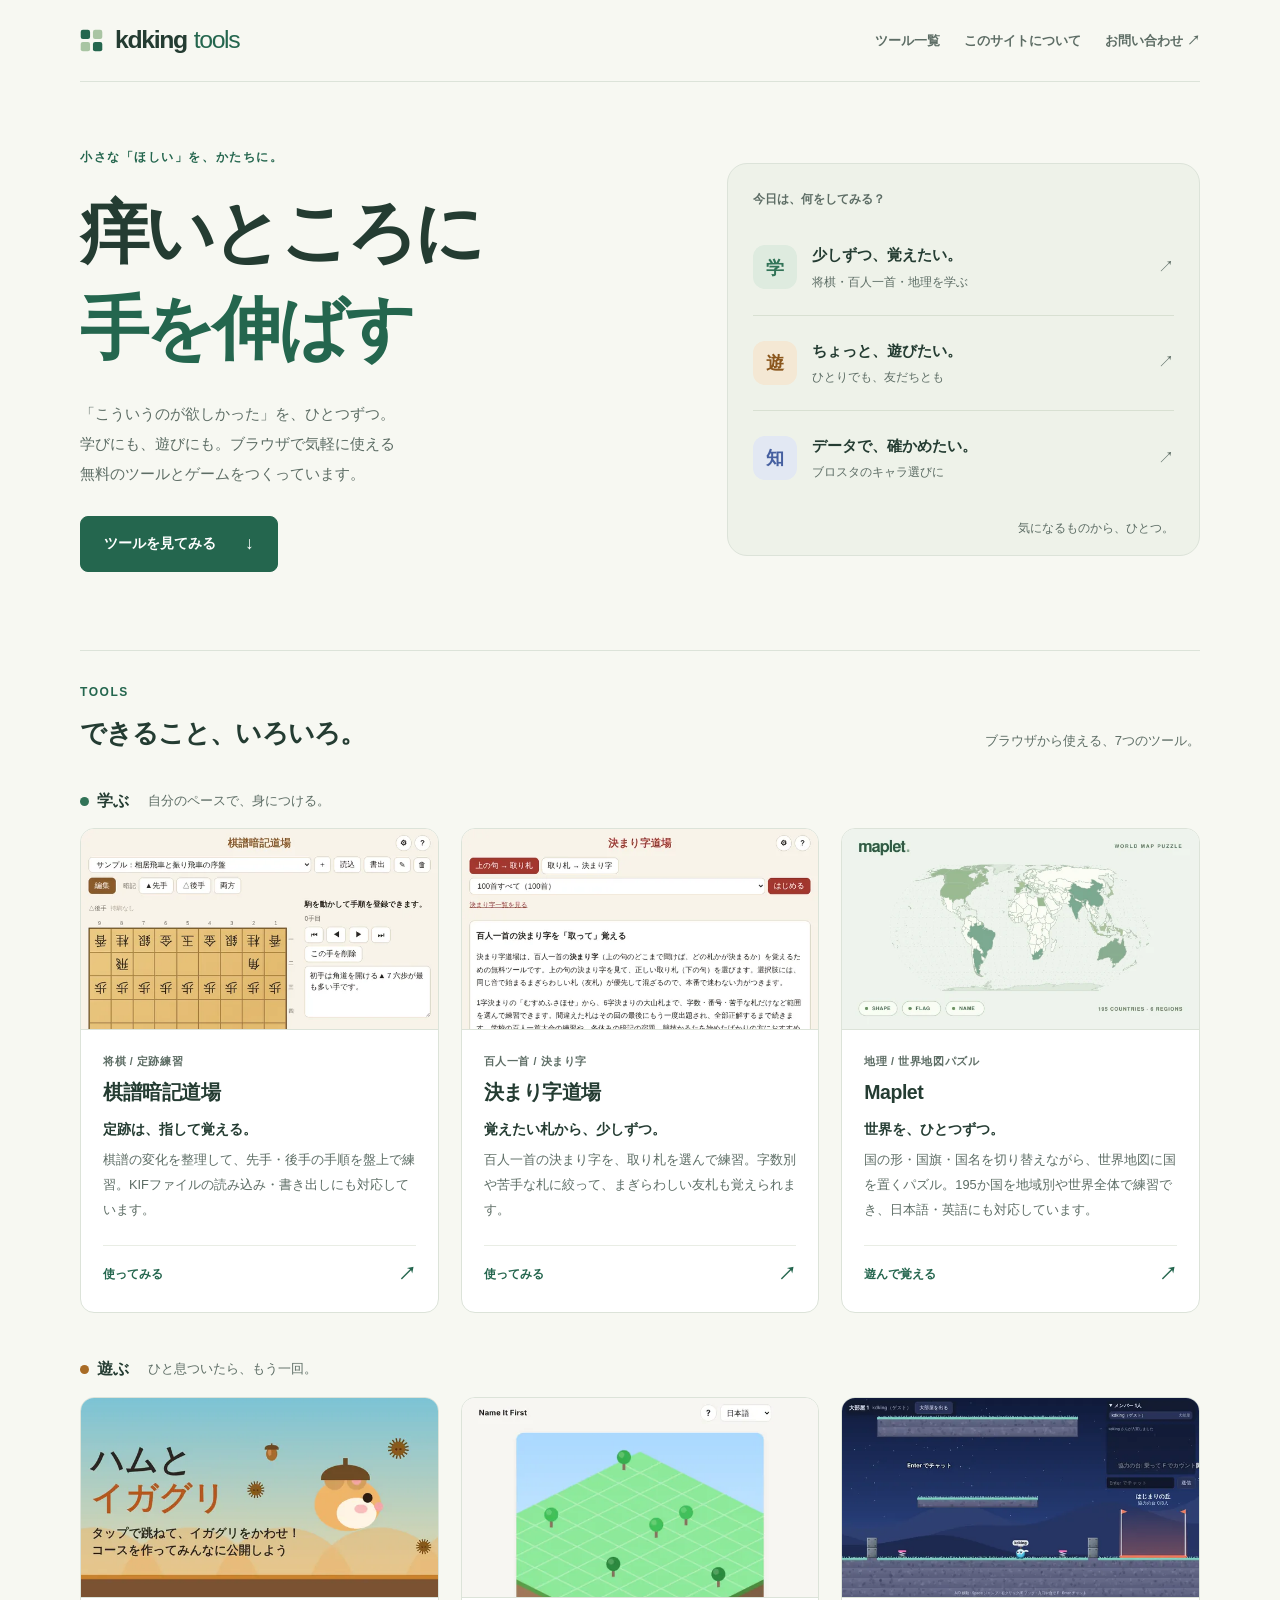
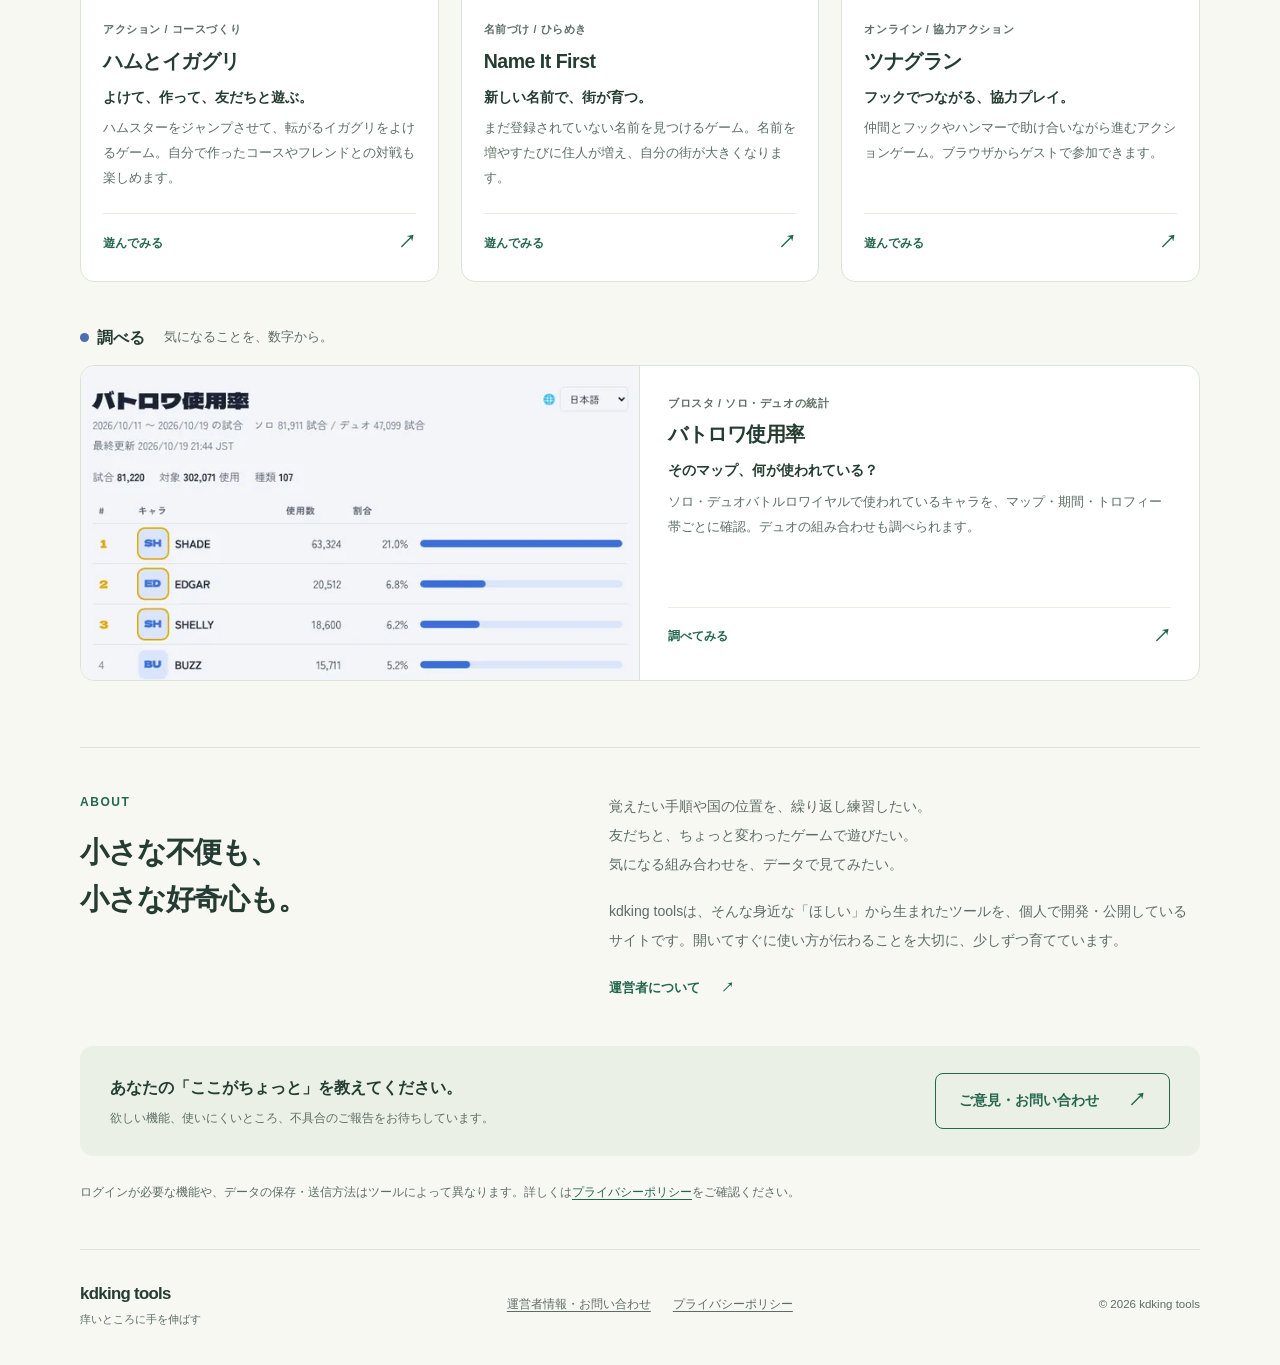
==== commit c5f092ee: "Add Maplet world map puzzle to learning tools" ====
--- a/index.html
+++ b/index.html
@@ -5,7 +5,7 @@
 <meta name="viewport" content="width=device-width, initial-scale=1">
 <meta name="theme-color" content="#f7f8f2">
 <title>痒いところに手を伸ばす｜kdking tools</title>
-<meta name="description" content="痒いところに手を伸ばす。kdking toolsは、学び・遊び・調べものの小さな「こういうのが欲しかった」を形にする、無料Webツールとブラウザゲームのサイトです。将棋、百人一首、ゲーム、ブロスタの統計など、気になるものから使ってみてください。">
+<meta name="description" content="痒いところに手を伸ばす。kdking toolsは、学び・遊び・調べものの小さな「こういうのが欲しかった」を形にする、無料Webツールとブラウザゲームのサイトです。将棋、百人一首、世界地図、ゲーム、ブロスタの統計など、気になるものから使ってみてください。">
 <link rel="canonical" href="https://kdking-tools.com/">
 <link rel="icon" href="img/favicon.svg" type="image/svg+xml">
 <meta property="og:type" content="website">
@@ -14,7 +14,7 @@
 <meta property="og:title" content="痒いところに手を伸ばす｜kdking tools">
 <meta property="og:description" content="「こういうのが欲しかった」を、ひとつずつ。学びにも、遊びにも。ブラウザで気軽に使える無料のツールとゲームをつくっています。">
 <meta property="og:url" content="https://kdking-tools.com/">
-<link rel="stylesheet" href="style.css?v=2">
+<link rel="stylesheet" href="style.css?v=3">
 <script async src="https://pagead2.googlesyndication.com/pagead/js/adsbygoogle.js?client=ca-pub-5667454303064752"
      crossorigin="anonymous"></script>
 </head>
@@ -38,7 +38,7 @@
     </div>
     <nav class="purpose-nav" aria-label="目的からツールを探す">
       <p class="purpose-title">今日は、何をしてみる？</p>
-      <a href="#learn"><span class="purpose-symbol learn-symbol" aria-hidden="true">学</span><span><strong>少しずつ、覚えたい。</strong><small>将棋・百人一首の練習に</small></span><span class="purpose-arrow" aria-hidden="true">↗</span></a>
+      <a href="#learn"><span class="purpose-symbol learn-symbol" aria-hidden="true">学</span><span><strong>少しずつ、覚えたい。</strong><small>将棋・百人一首・地理を学ぶ</small></span><span class="purpose-arrow" aria-hidden="true">↗</span></a>
       <a href="#play"><span class="purpose-symbol play-symbol" aria-hidden="true">遊</span><span><strong>ちょっと、遊びたい。</strong><small>ひとりでも、友だちとも</small></span><span class="purpose-arrow" aria-hidden="true">↗</span></a>
       <a href="#explore"><span class="purpose-symbol explore-symbol" aria-hidden="true">知</span><span><strong>データで、確かめたい。</strong><small>ブロスタのキャラ選びに</small></span><span class="purpose-arrow" aria-hidden="true">↗</span></a>
       <p class="purpose-note">気になるものから、ひとつ。</p>
@@ -48,7 +48,7 @@
   <section class="tool-catalog" id="tools" aria-labelledby="tools-title">
     <div class="section-heading">
       <div><p class="eyebrow">TOOLS</p><h2 id="tools-title">できること、いろいろ。</h2></div>
-      <p>ブラウザから使える、6つのツール。</p>
+      <p>ブラウザから使える、7つのツール。</p>
     </div>
 
     <section class="tool-group" id="learn" aria-labelledby="learn-title">
@@ -61,6 +61,10 @@
         <li><a class="tool-card" href="https://karuta.kdking-tools.com/">
           <img src="img/karuta.webp" alt="" width="640" height="360" loading="lazy" decoding="async">
           <div class="tool-body"><p class="tool-kind">百人一首 / 決まり字</p><h4>決まり字道場</h4><p class="tool-catch">覚えたい札から、少しずつ。</p><p class="tool-description">百人一首の決まり字を、取り札を選んで練習。字数別や苦手な札に絞って、まぎらわしい友札も覚えられます。</p><span class="tool-link">使ってみる <span aria-hidden="true">↗</span></span></div>
+        </a></li>
+        <li><a class="tool-card" href="https://maplet.kdking-tools.com/">
+          <img src="img/maplet.webp" alt="" width="640" height="360" loading="lazy" decoding="async">
+          <div class="tool-body"><p class="tool-kind">地理 / 世界地図パズル</p><h4 lang="en">Maplet</h4><p class="tool-catch">世界を、ひとつずつ。</p><p class="tool-description">国の形・国旗・国名を切り替えながら、世界地図に国を置くパズル。195か国を地域別や世界全体で練習でき、日本語・英語にも対応しています。</p><span class="tool-link">遊んで覚える <span aria-hidden="true">↗</span></span></div>
         </a></li>
       </ul>
     </section>
@@ -97,7 +101,7 @@
   <section class="about-section" id="about" aria-labelledby="about-title">
     <div class="about-intro"><p class="eyebrow">ABOUT</p><h2 id="about-title">小さな不便も、<br>小さな好奇心も。</h2></div>
     <div class="about-copy">
-      <p>覚えたい手順を、繰り返し練習したい。<br>友だちと、ちょっと変わったゲームで遊びたい。<br>気になる組み合わせを、データで見てみたい。</p>
+      <p>覚えたい手順や国の位置を、繰り返し練習したい。<br>友だちと、ちょっと変わったゲームで遊びたい。<br>気になる組み合わせを、データで見てみたい。</p>
       <p>kdking toolsは、そんな身近な「ほしい」から生まれたツールを、個人で開発・公開しているサイトです。開いてすぐに使い方が伝わることを大切に、少しずつ育てています。</p>
       <a class="text-link" href="about.html">運営者について <span aria-hidden="true">↗</span></a>
     </div>
--- a/style.css
+++ b/style.css
@@ -68,7 +68,7 @@
 .play-dot { background: var(--play); }
 .explore-dot { background: var(--explore); }
 .tools { display: grid; gap: 22px; margin: 0; padding: 0; list-style: none; }
-.tools-learn { grid-template-columns: repeat(2, minmax(0, 1fr)); }
+.tools-learn { grid-template-columns: repeat(3, minmax(0, 1fr)); }
 .tools-play { grid-template-columns: repeat(3, minmax(0, 1fr)); }
 .tools li { min-width: 0; }
 .tool-card { display: flex; flex-direction: column; height: 100%; overflow: hidden; border: 1px solid var(--border); border-radius: 14px; background: var(--panel); color: var(--text); text-decoration: none; transition: border-color .2s, box-shadow .2s, transform .2s; }
@@ -129,7 +129,7 @@
   .purpose-nav small { font-size: .7rem; }
   .tools { gap: 17px; }
   .tool-body { padding: 19px; }
-  .tools-play { grid-template-columns: repeat(2, minmax(0, 1fr)); }
+  .tools-learn, .tools-play { grid-template-columns: repeat(2, minmax(0, 1fr)); }
   .feedback { align-items: flex-start; flex-direction: column; gap: 17px; }
 }
 
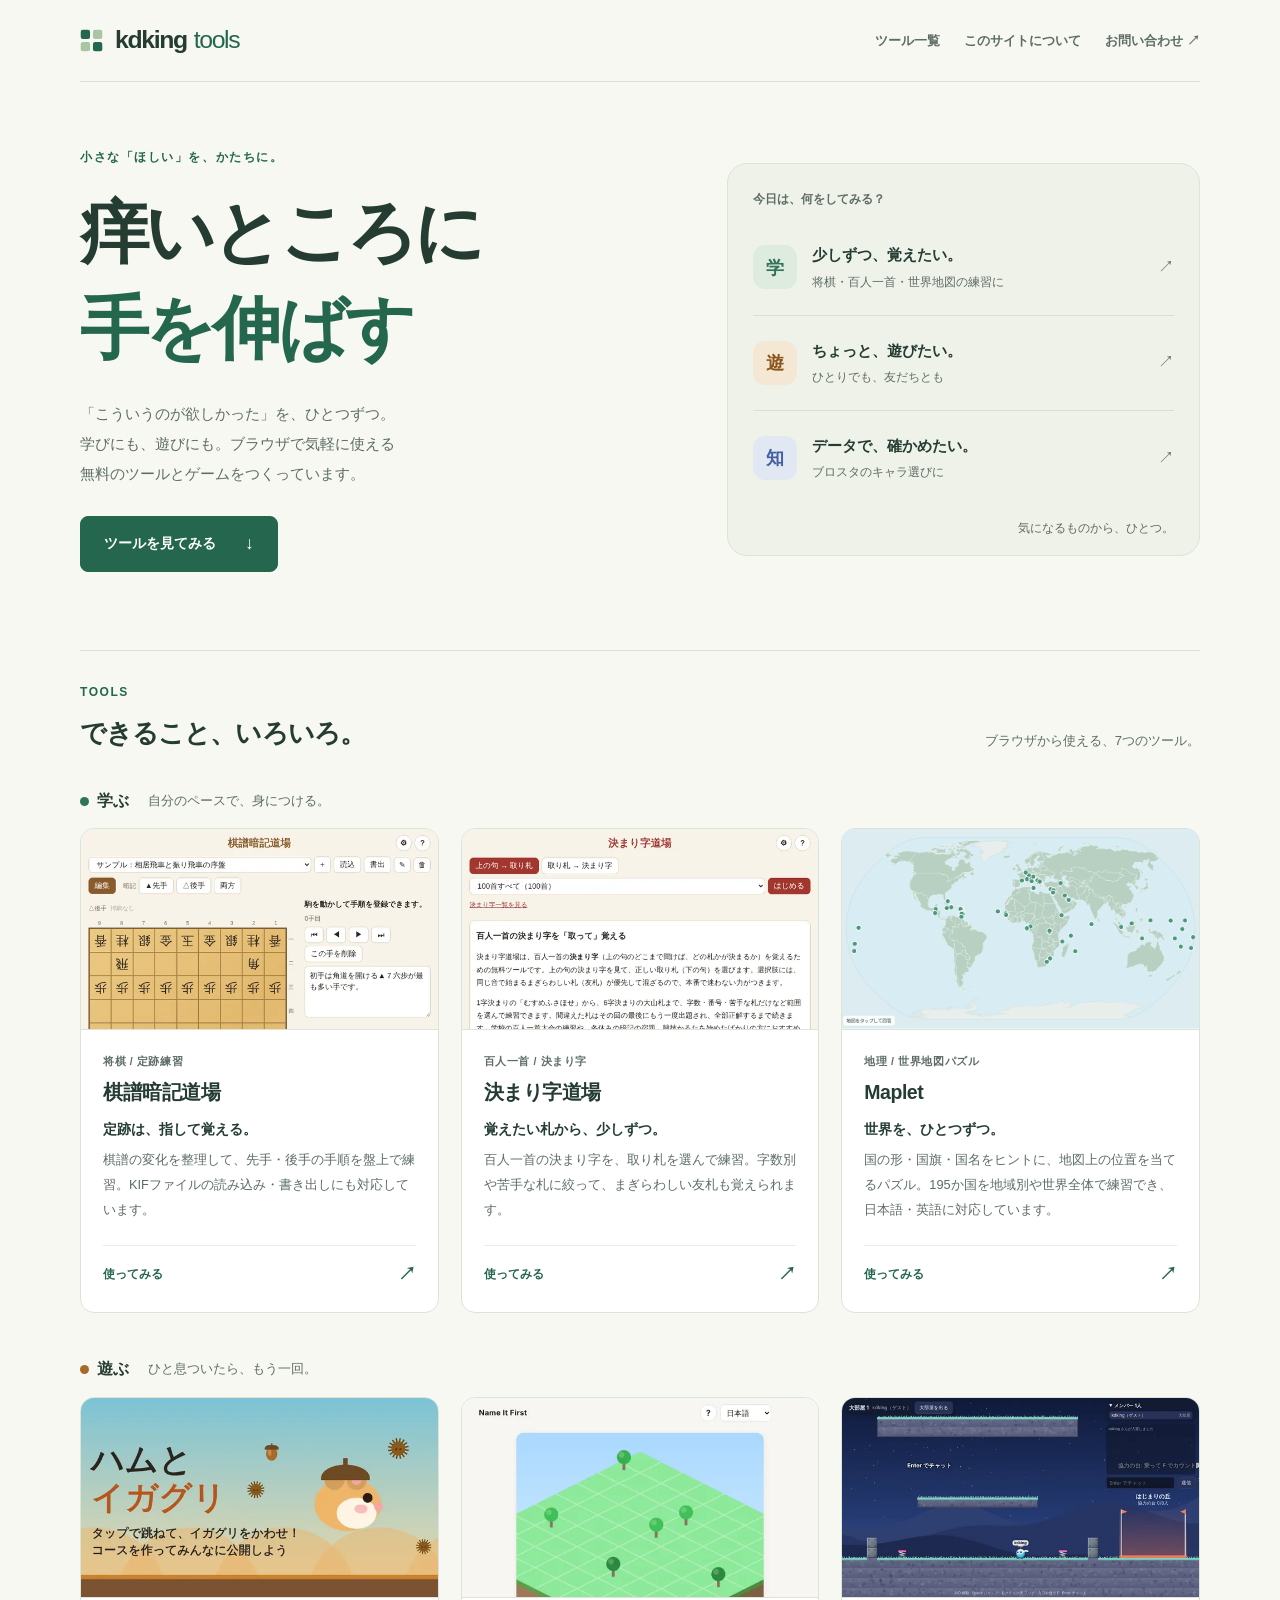
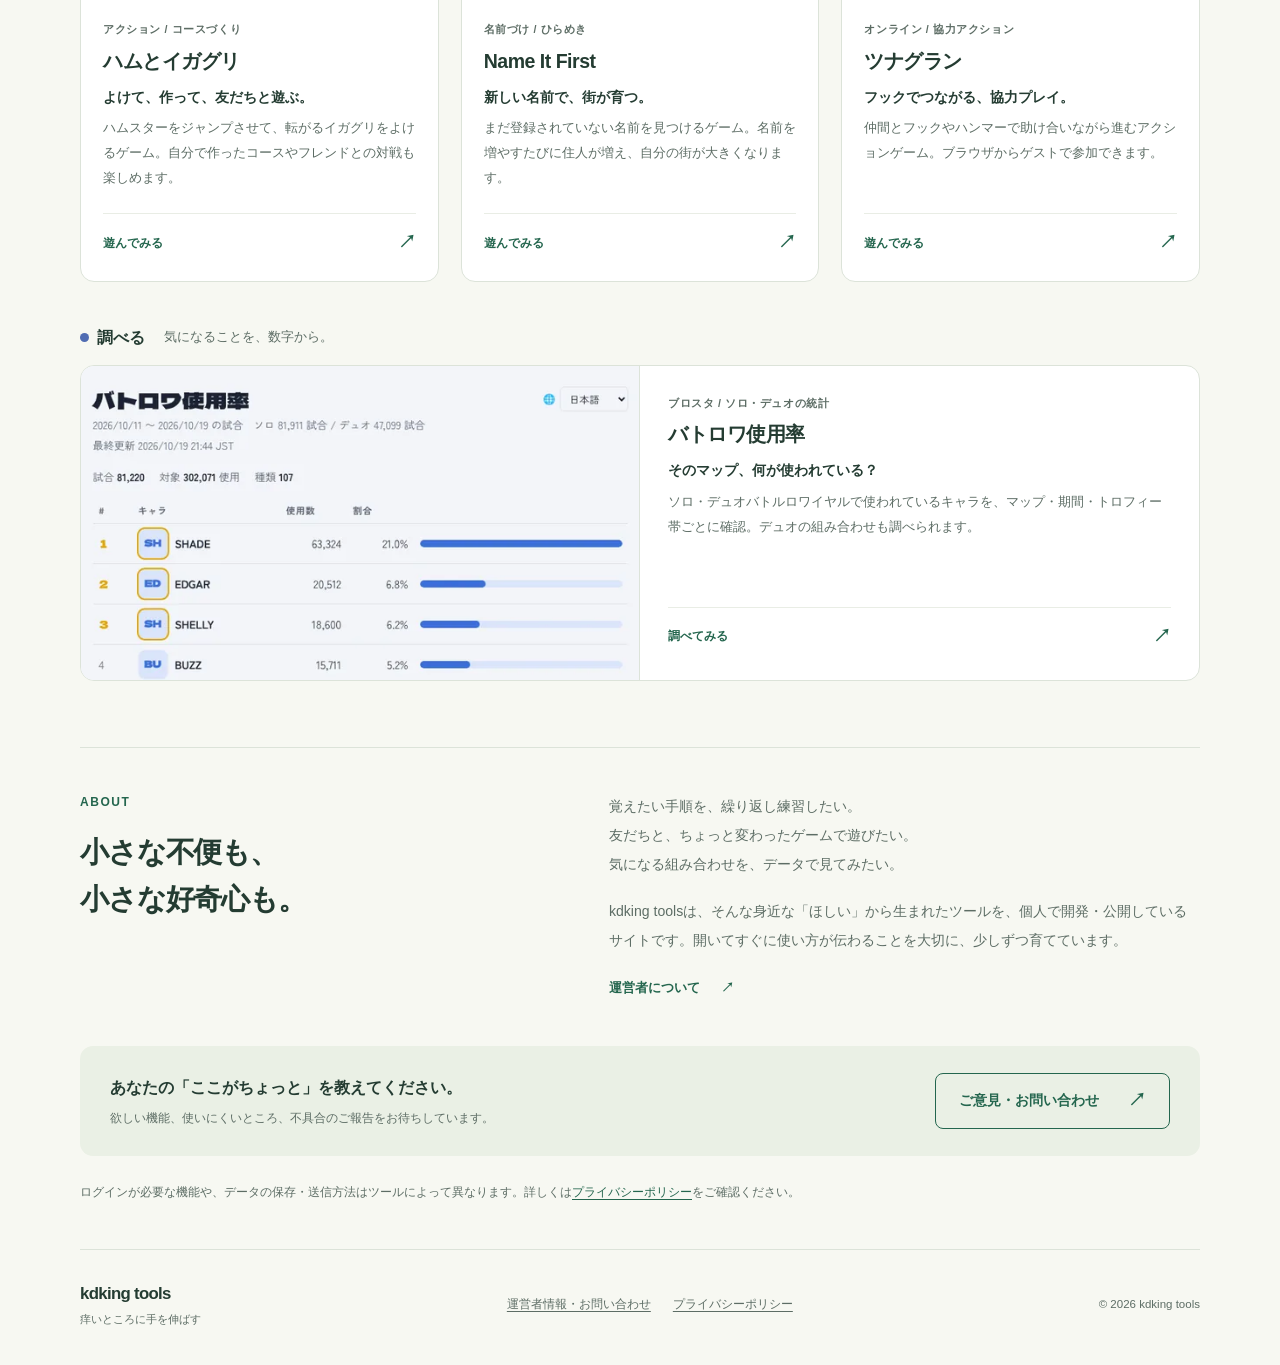
==== commit 9262e9a9: "Add Maplet to the learning tools catalog" ====
--- a/index.html
+++ b/index.html
@@ -5,7 +5,7 @@
 <meta name="viewport" content="width=device-width, initial-scale=1">
 <meta name="theme-color" content="#f7f8f2">
 <title>痒いところに手を伸ばす｜kdking tools</title>
-<meta name="description" content="痒いところに手を伸ばす。kdking toolsは、学び・遊び・調べものの小さな「こういうのが欲しかった」を形にする、無料Webツールとブラウザゲームのサイトです。将棋、百人一首、世界地図、ゲーム、ブロスタの統計など、気になるものから使ってみてください。">
+<meta name="description" content="痒いところに手を伸ばす。kdking toolsは、学び・遊び・調べものの小さな「こういうのが欲しかった」を形にする、無料Webツールとブラウザゲームのサイトです。将棋、百人一首、ゲーム、ブロスタの統計など、気になるものから使ってみてください。">
 <link rel="canonical" href="https://kdking-tools.com/">
 <link rel="icon" href="img/favicon.svg" type="image/svg+xml">
 <meta property="og:type" content="website">
@@ -38,7 +38,7 @@
     </div>
     <nav class="purpose-nav" aria-label="目的からツールを探す">
       <p class="purpose-title">今日は、何をしてみる？</p>
-      <a href="#learn"><span class="purpose-symbol learn-symbol" aria-hidden="true">学</span><span><strong>少しずつ、覚えたい。</strong><small>将棋・百人一首・地理を学ぶ</small></span><span class="purpose-arrow" aria-hidden="true">↗</span></a>
+      <a href="#learn"><span class="purpose-symbol learn-symbol" aria-hidden="true">学</span><span><strong>少しずつ、覚えたい。</strong><small>将棋・百人一首・世界地図の練習に</small></span><span class="purpose-arrow" aria-hidden="true">↗</span></a>
       <a href="#play"><span class="purpose-symbol play-symbol" aria-hidden="true">遊</span><span><strong>ちょっと、遊びたい。</strong><small>ひとりでも、友だちとも</small></span><span class="purpose-arrow" aria-hidden="true">↗</span></a>
       <a href="#explore"><span class="purpose-symbol explore-symbol" aria-hidden="true">知</span><span><strong>データで、確かめたい。</strong><small>ブロスタのキャラ選びに</small></span><span class="purpose-arrow" aria-hidden="true">↗</span></a>
       <p class="purpose-note">気になるものから、ひとつ。</p>
@@ -63,8 +63,8 @@
           <div class="tool-body"><p class="tool-kind">百人一首 / 決まり字</p><h4>決まり字道場</h4><p class="tool-catch">覚えたい札から、少しずつ。</p><p class="tool-description">百人一首の決まり字を、取り札を選んで練習。字数別や苦手な札に絞って、まぎらわしい友札も覚えられます。</p><span class="tool-link">使ってみる <span aria-hidden="true">↗</span></span></div>
         </a></li>
         <li><a class="tool-card" href="https://maplet.kdking-tools.com/">
-          <img src="img/maplet.webp" alt="" width="640" height="360" loading="lazy" decoding="async">
-          <div class="tool-body"><p class="tool-kind">地理 / 世界地図パズル</p><h4 lang="en">Maplet</h4><p class="tool-catch">世界を、ひとつずつ。</p><p class="tool-description">国の形・国旗・国名を切り替えながら、世界地図に国を置くパズル。195か国を地域別や世界全体で練習でき、日本語・英語にも対応しています。</p><span class="tool-link">遊んで覚える <span aria-hidden="true">↗</span></span></div>
+          <img src="img/maplet.png" alt="" width="960" height="530" loading="lazy" decoding="async">
+          <div class="tool-body"><p class="tool-kind">地理 / 世界地図パズル</p><h4 lang="en">Maplet</h4><p class="tool-catch">世界を、ひとつずつ。</p><p class="tool-description">国の形・国旗・国名をヒントに、地図上の位置を当てるパズル。195か国を地域別や世界全体で練習でき、日本語・英語に対応しています。</p><span class="tool-link">使ってみる <span aria-hidden="true">↗</span></span></div>
         </a></li>
       </ul>
     </section>
@@ -101,7 +101,7 @@
   <section class="about-section" id="about" aria-labelledby="about-title">
     <div class="about-intro"><p class="eyebrow">ABOUT</p><h2 id="about-title">小さな不便も、<br>小さな好奇心も。</h2></div>
     <div class="about-copy">
-      <p>覚えたい手順や国の位置を、繰り返し練習したい。<br>友だちと、ちょっと変わったゲームで遊びたい。<br>気になる組み合わせを、データで見てみたい。</p>
+      <p>覚えたい手順を、繰り返し練習したい。<br>友だちと、ちょっと変わったゲームで遊びたい。<br>気になる組み合わせを、データで見てみたい。</p>
       <p>kdking toolsは、そんな身近な「ほしい」から生まれたツールを、個人で開発・公開しているサイトです。開いてすぐに使い方が伝わることを大切に、少しずつ育てています。</p>
       <a class="text-link" href="about.html">運営者について <span aria-hidden="true">↗</span></a>
     </div>
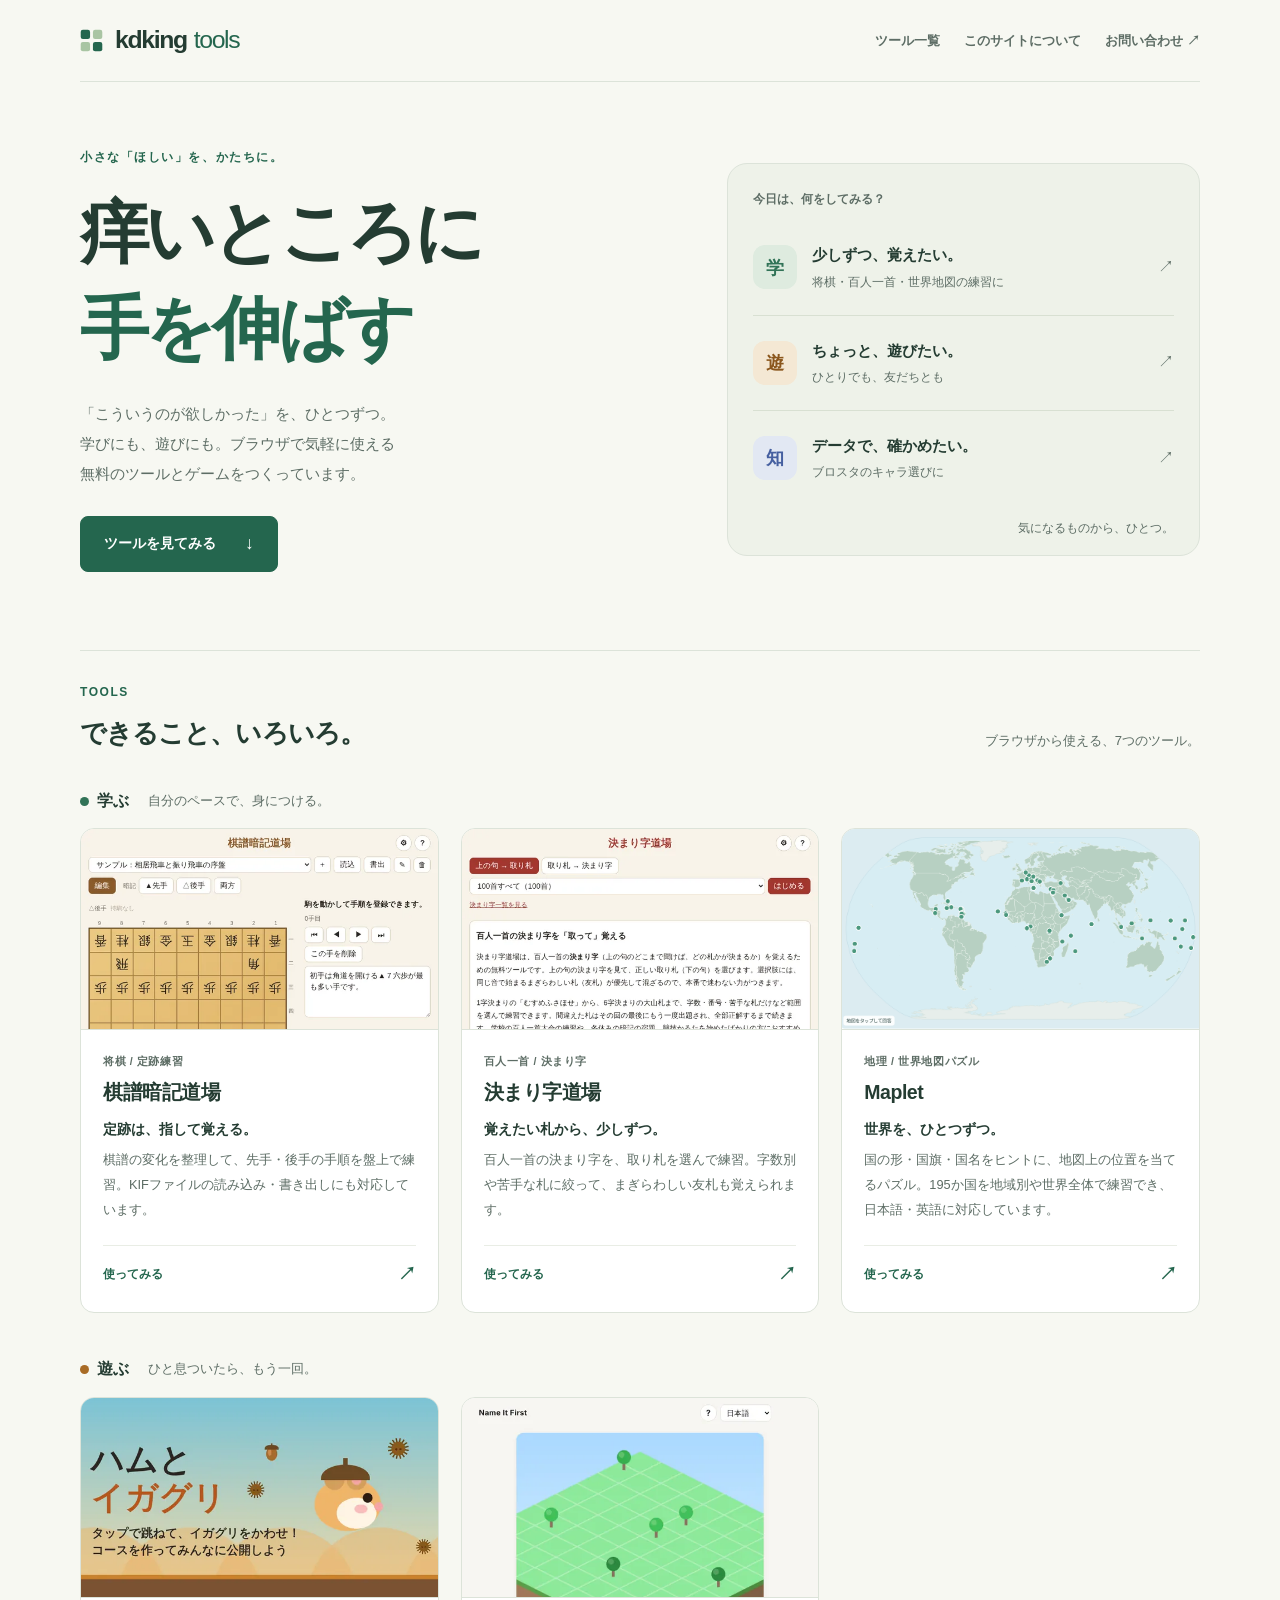
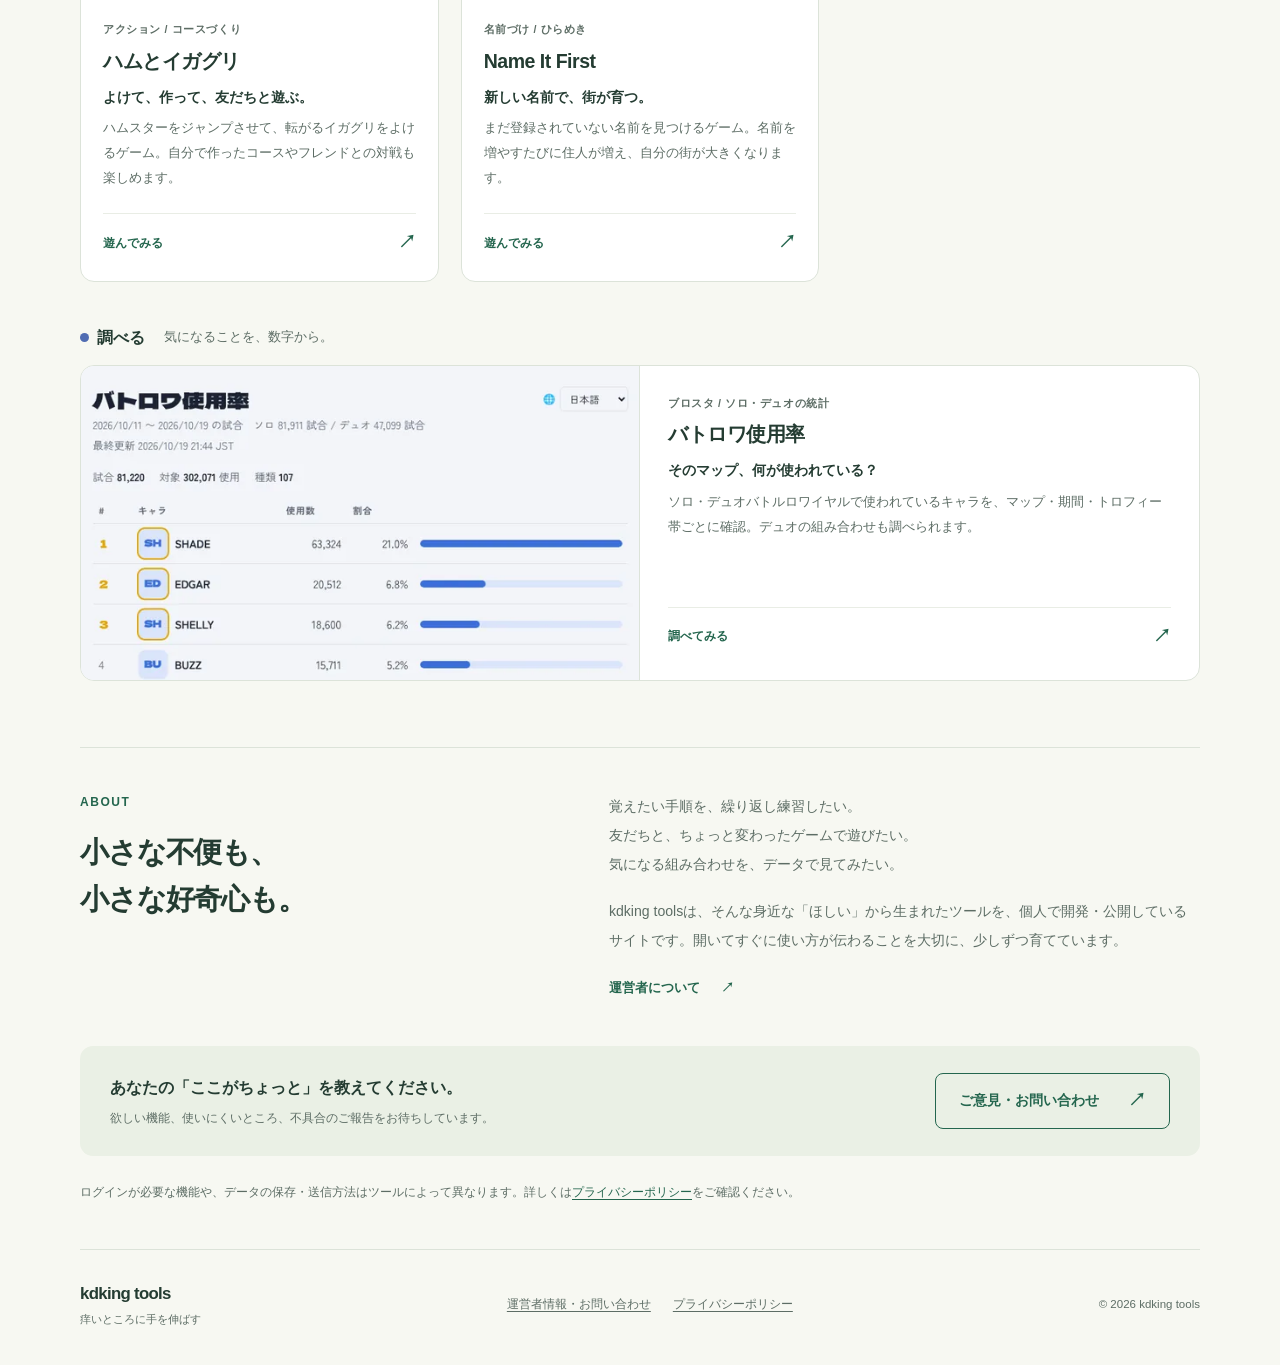
==== commit c24290f7: "友達にURLを共有する大会として中華街レースを公開一覧から外す" ====
--- a/index.html
+++ b/index.html
@@ -80,10 +80,6 @@
           <img src="img/nameit.webp" alt="" width="640" height="360" loading="lazy" decoding="async">
           <div class="tool-body"><p class="tool-kind">名前づけ / ひらめき</p><h4 lang="en">Name It First</h4><p class="tool-catch">新しい名前で、街が育つ。</p><p class="tool-description">まだ登録されていない名前を見つけるゲーム。名前を増やすたびに住人が増え、自分の街が大きくなります。</p><span class="tool-link">遊んでみる <span aria-hidden="true">↗</span></span></div>
         </a></li>
-        <li><a class="tool-card" href="https://chainrace.kdking-tools.com/">
-          <img src="img/chainrace.webp" alt="" width="640" height="360" loading="lazy" decoding="async">
-          <div class="tool-body"><p class="tool-kind">オンライン / 協力アクション</p><h4>ツナグラン</h4><p class="tool-catch">フックでつながる、協力プレイ。</p><p class="tool-description">仲間とフックやハンマーで助け合いながら進むアクションゲーム。ブラウザからゲストで参加できます。</p><span class="tool-link">遊んでみる <span aria-hidden="true">↗</span></span></div>
-        </a></li>
       </ul>
     </section>
 
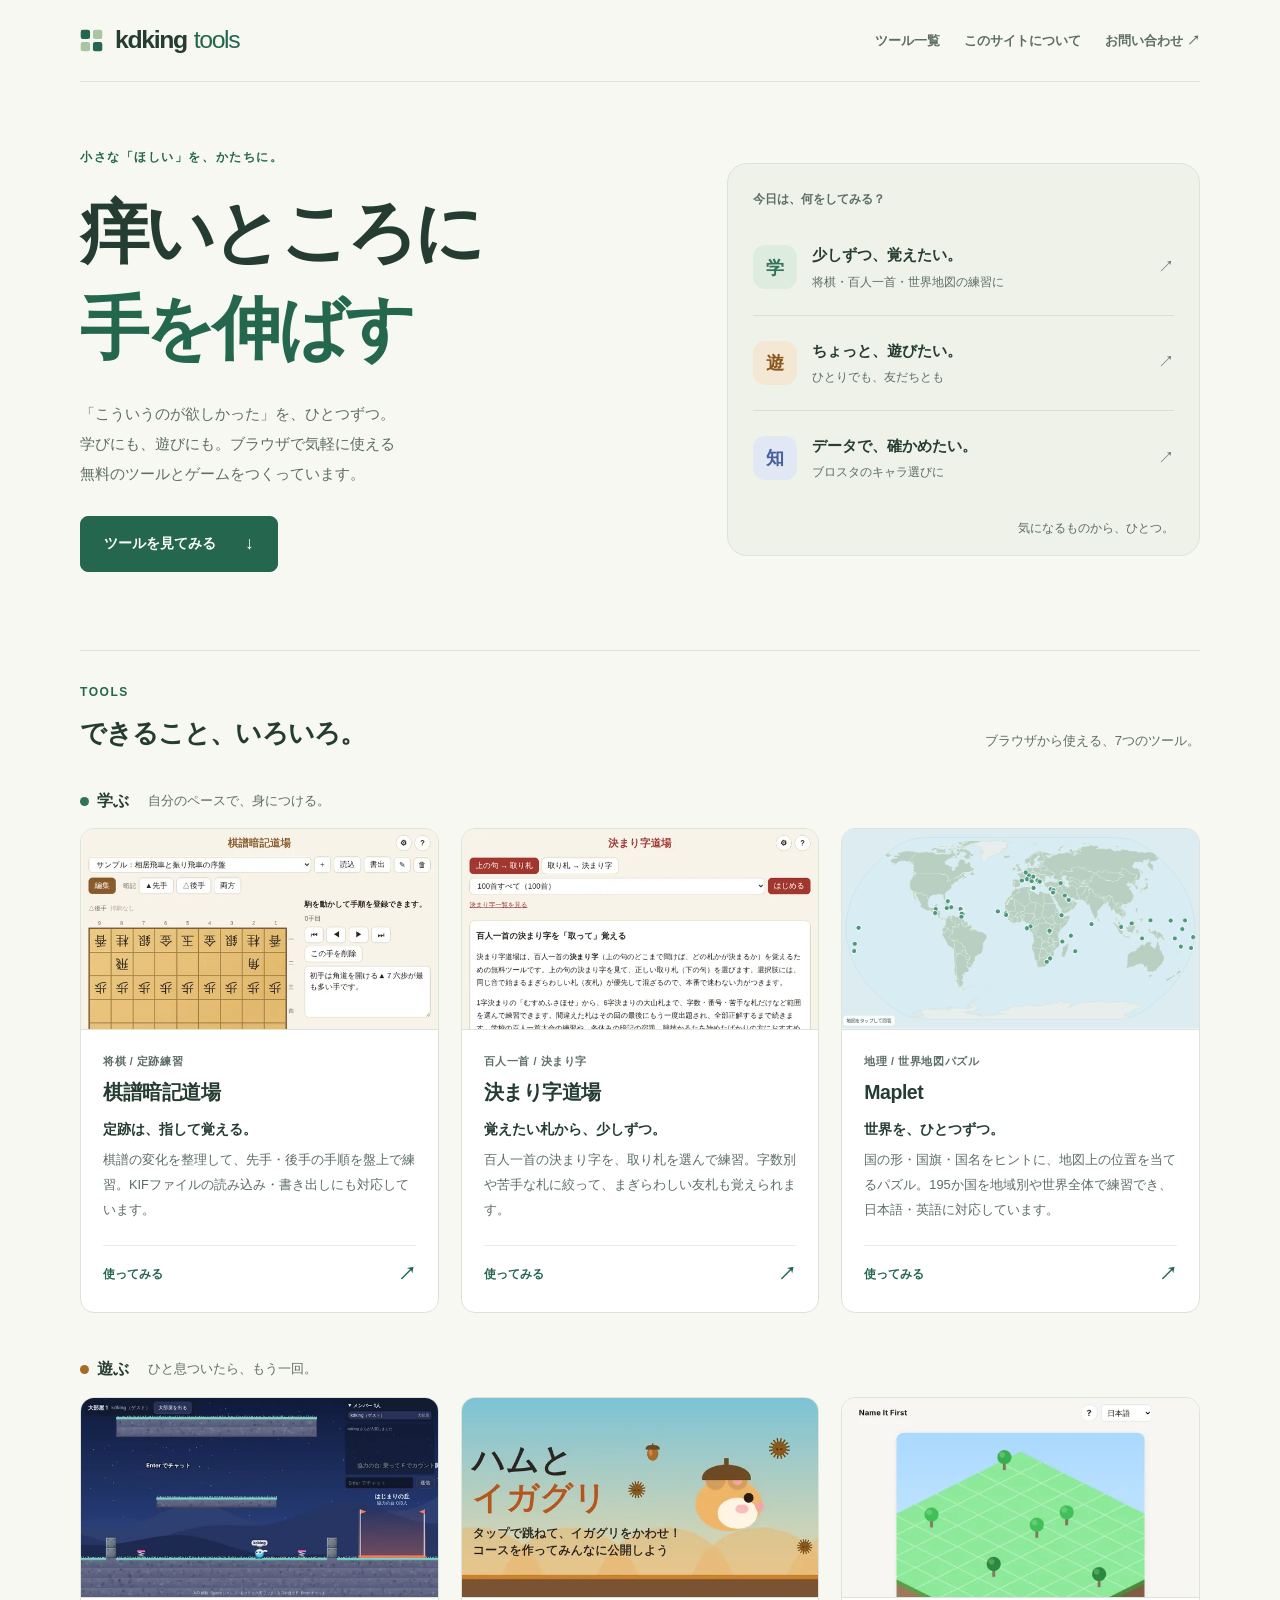
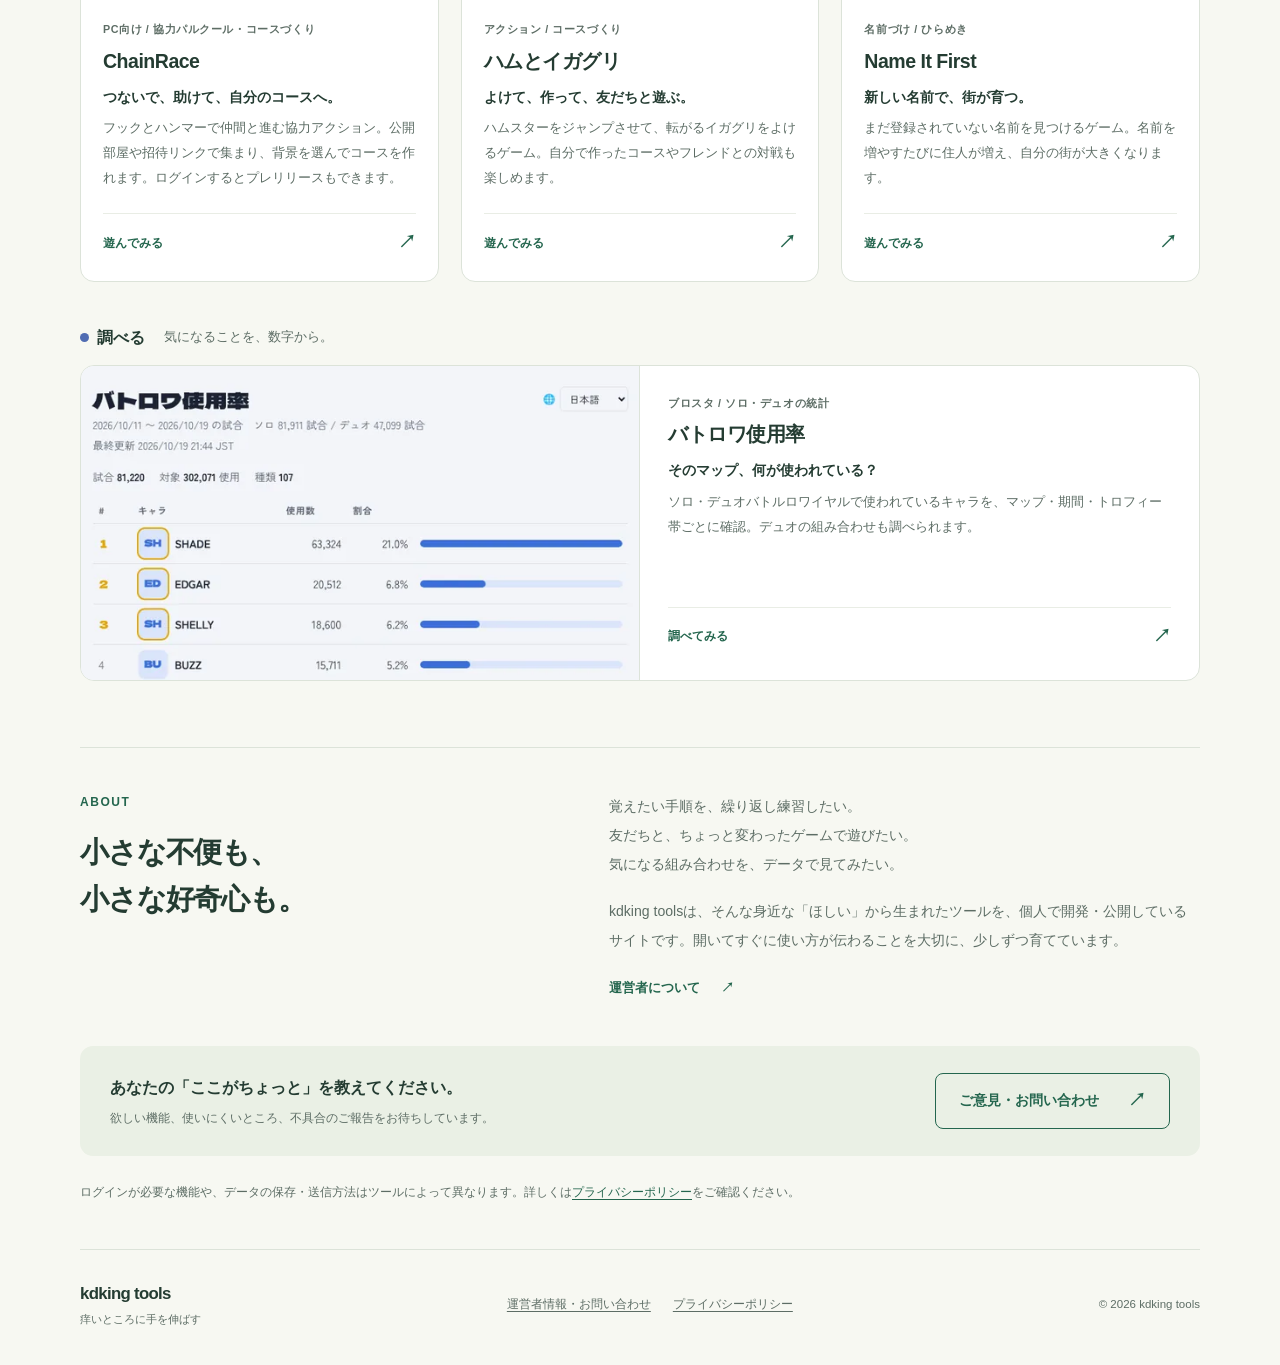
==== commit a0407fb2: "Restore ChainRace to public tools listing" ====
--- a/index.html
+++ b/index.html
@@ -72,6 +72,10 @@
     <section class="tool-group" id="play" aria-labelledby="play-title">
       <div class="group-heading"><h3 id="play-title"><span class="category-dot play-dot" aria-hidden="true"></span>遊ぶ</h3><p>ひと息ついたら、もう一回。</p></div>
       <ul class="tools tools-play">
+        <li><a class="tool-card" href="https://chainrace.kdking-tools.com/">
+          <img src="img/chainrace.webp" alt="" width="640" height="360" loading="lazy" decoding="async">
+          <div class="tool-body"><p class="tool-kind">PC向け / 協力パルクール・コースづくり</p><h4 lang="en">ChainRace</h4><p class="tool-catch">つないで、助けて、自分のコースへ。</p><p class="tool-description">フックとハンマーで仲間と進む協力アクション。公開部屋や招待リンクで集まり、背景を選んでコースを作れます。ログインするとプレリリースもできます。</p><span class="tool-link">遊んでみる <span aria-hidden="true">↗</span></span></div>
+        </a></li>
         <li><a class="tool-card" href="https://hamu.kdking-tools.com/">
           <img src="img/hamu.webp" alt="" width="640" height="360" loading="lazy" decoding="async">
           <div class="tool-body"><p class="tool-kind">アクション / コースづくり</p><h4>ハムとイガグリ</h4><p class="tool-catch">よけて、作って、友だちと遊ぶ。</p><p class="tool-description">ハムスターをジャンプさせて、転がるイガグリをよけるゲーム。自分で作ったコースやフレンドとの対戦も楽しめます。</p><span class="tool-link">遊んでみる <span aria-hidden="true">↗</span></span></div>
